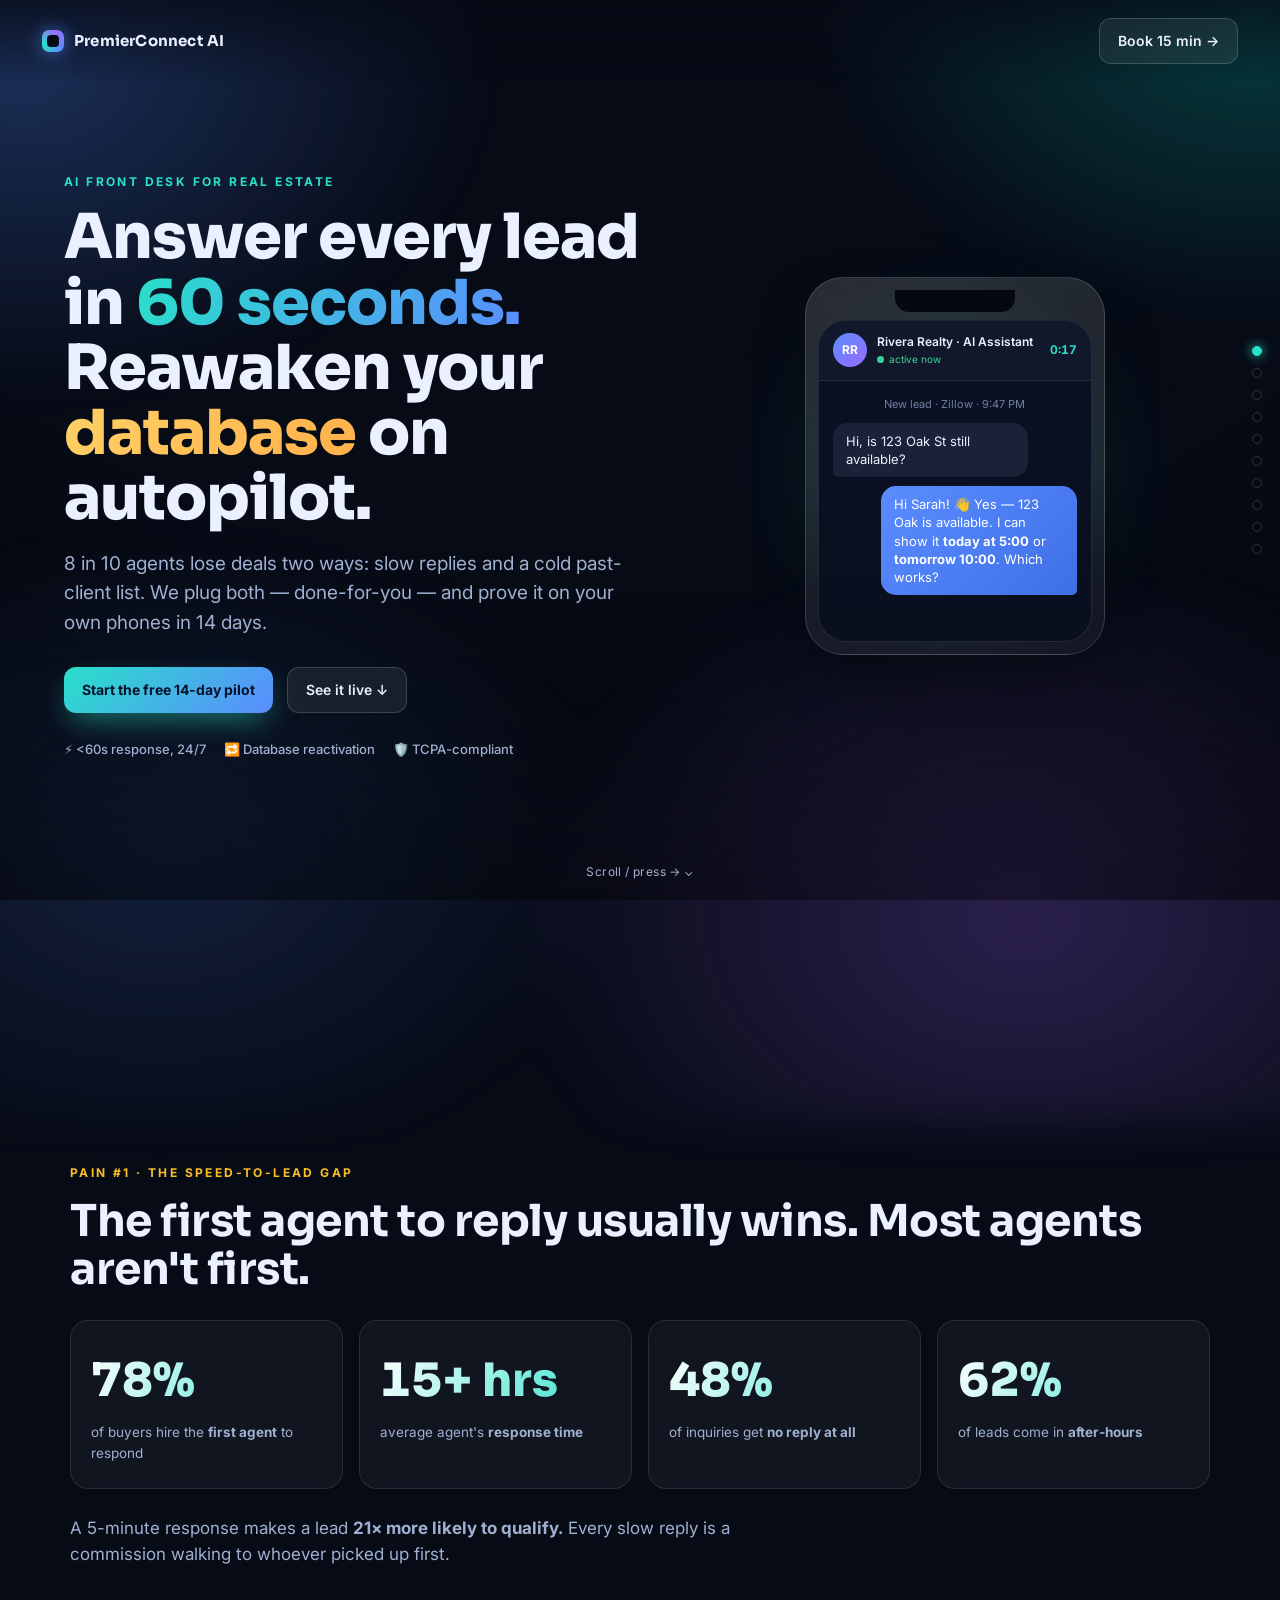
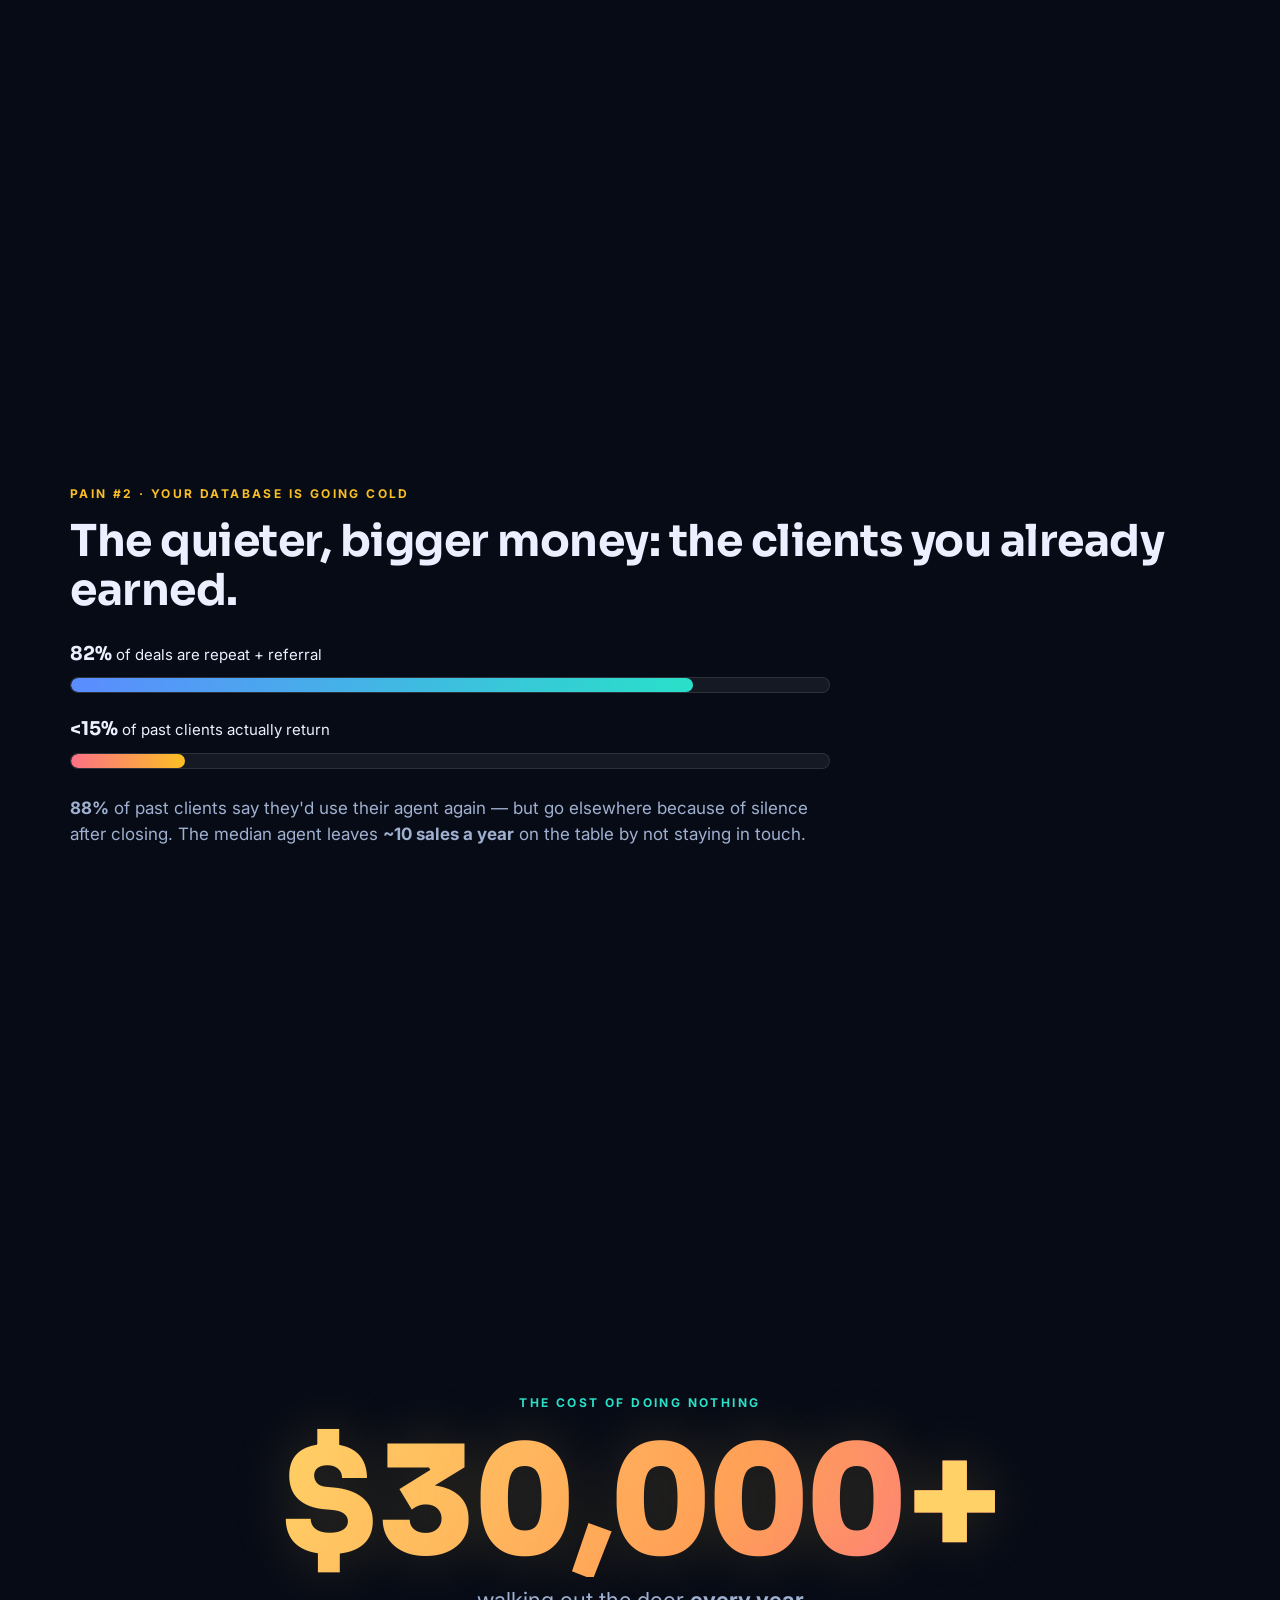
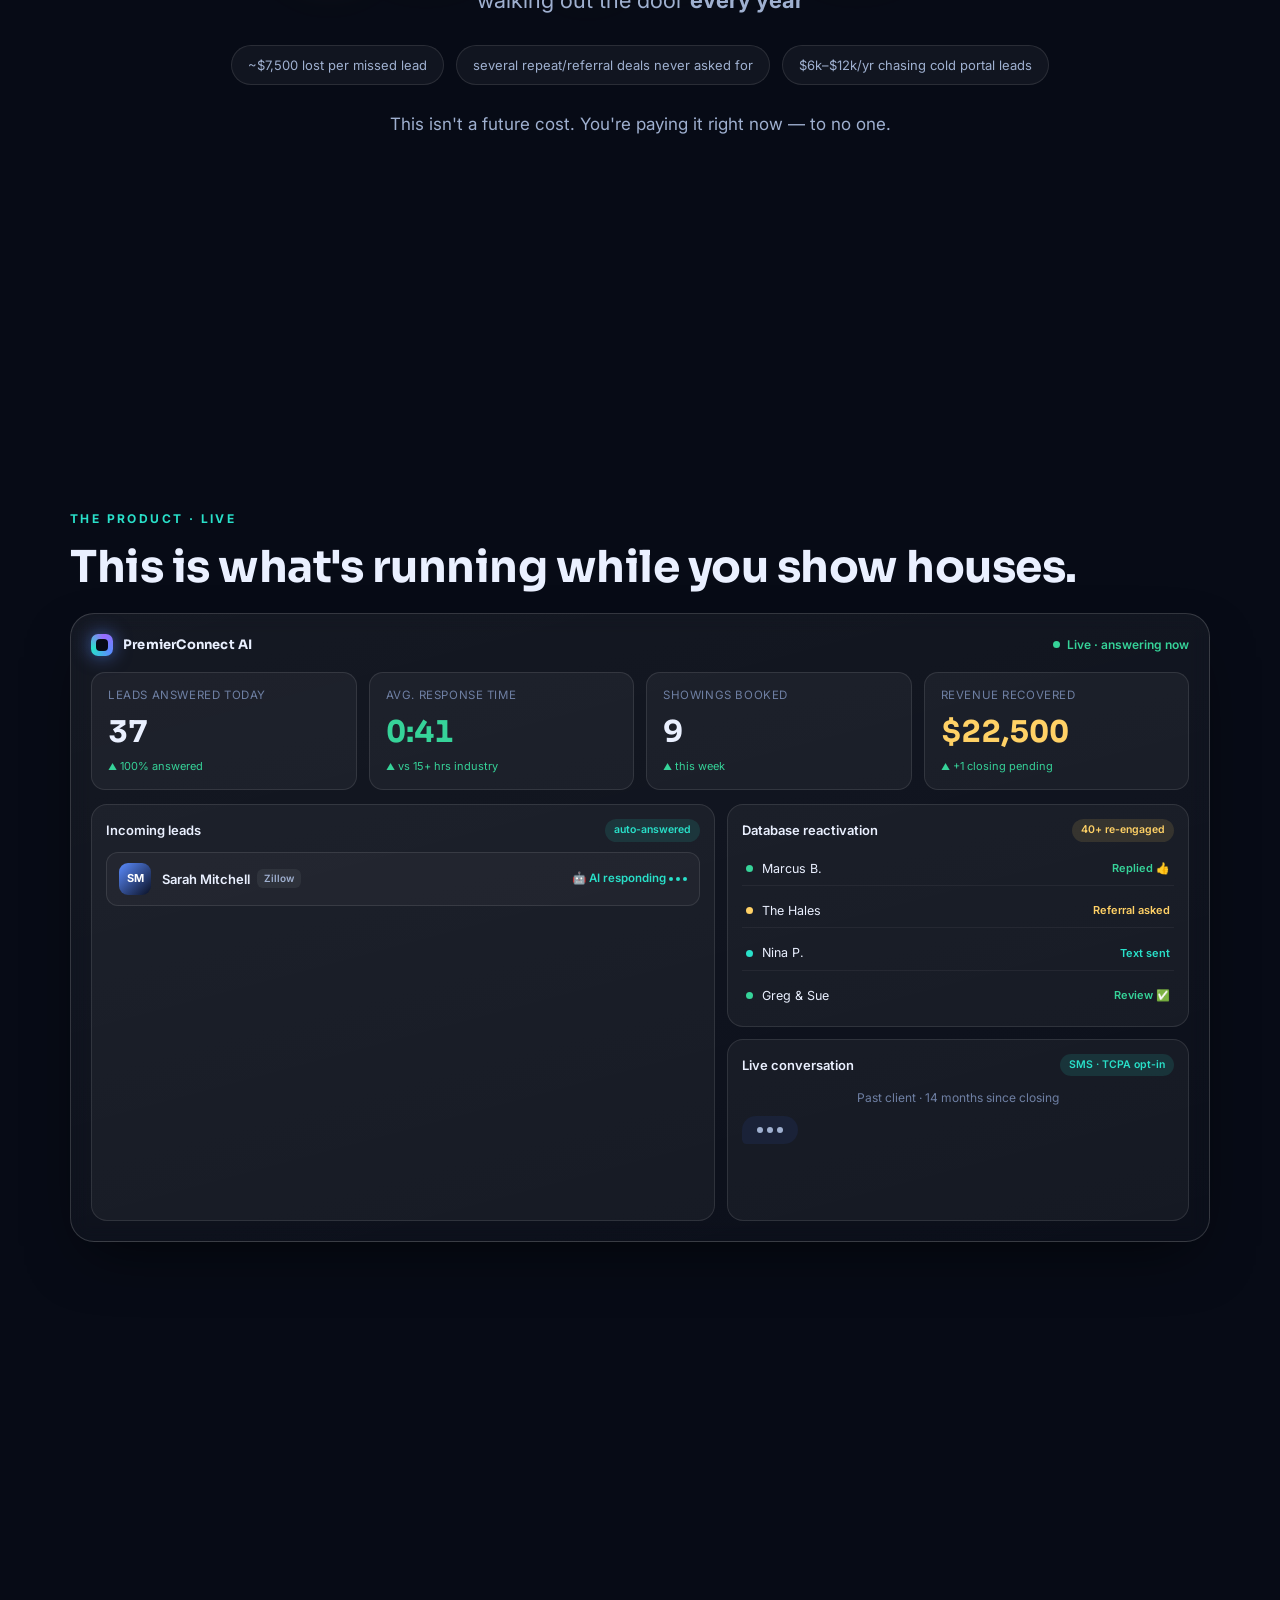
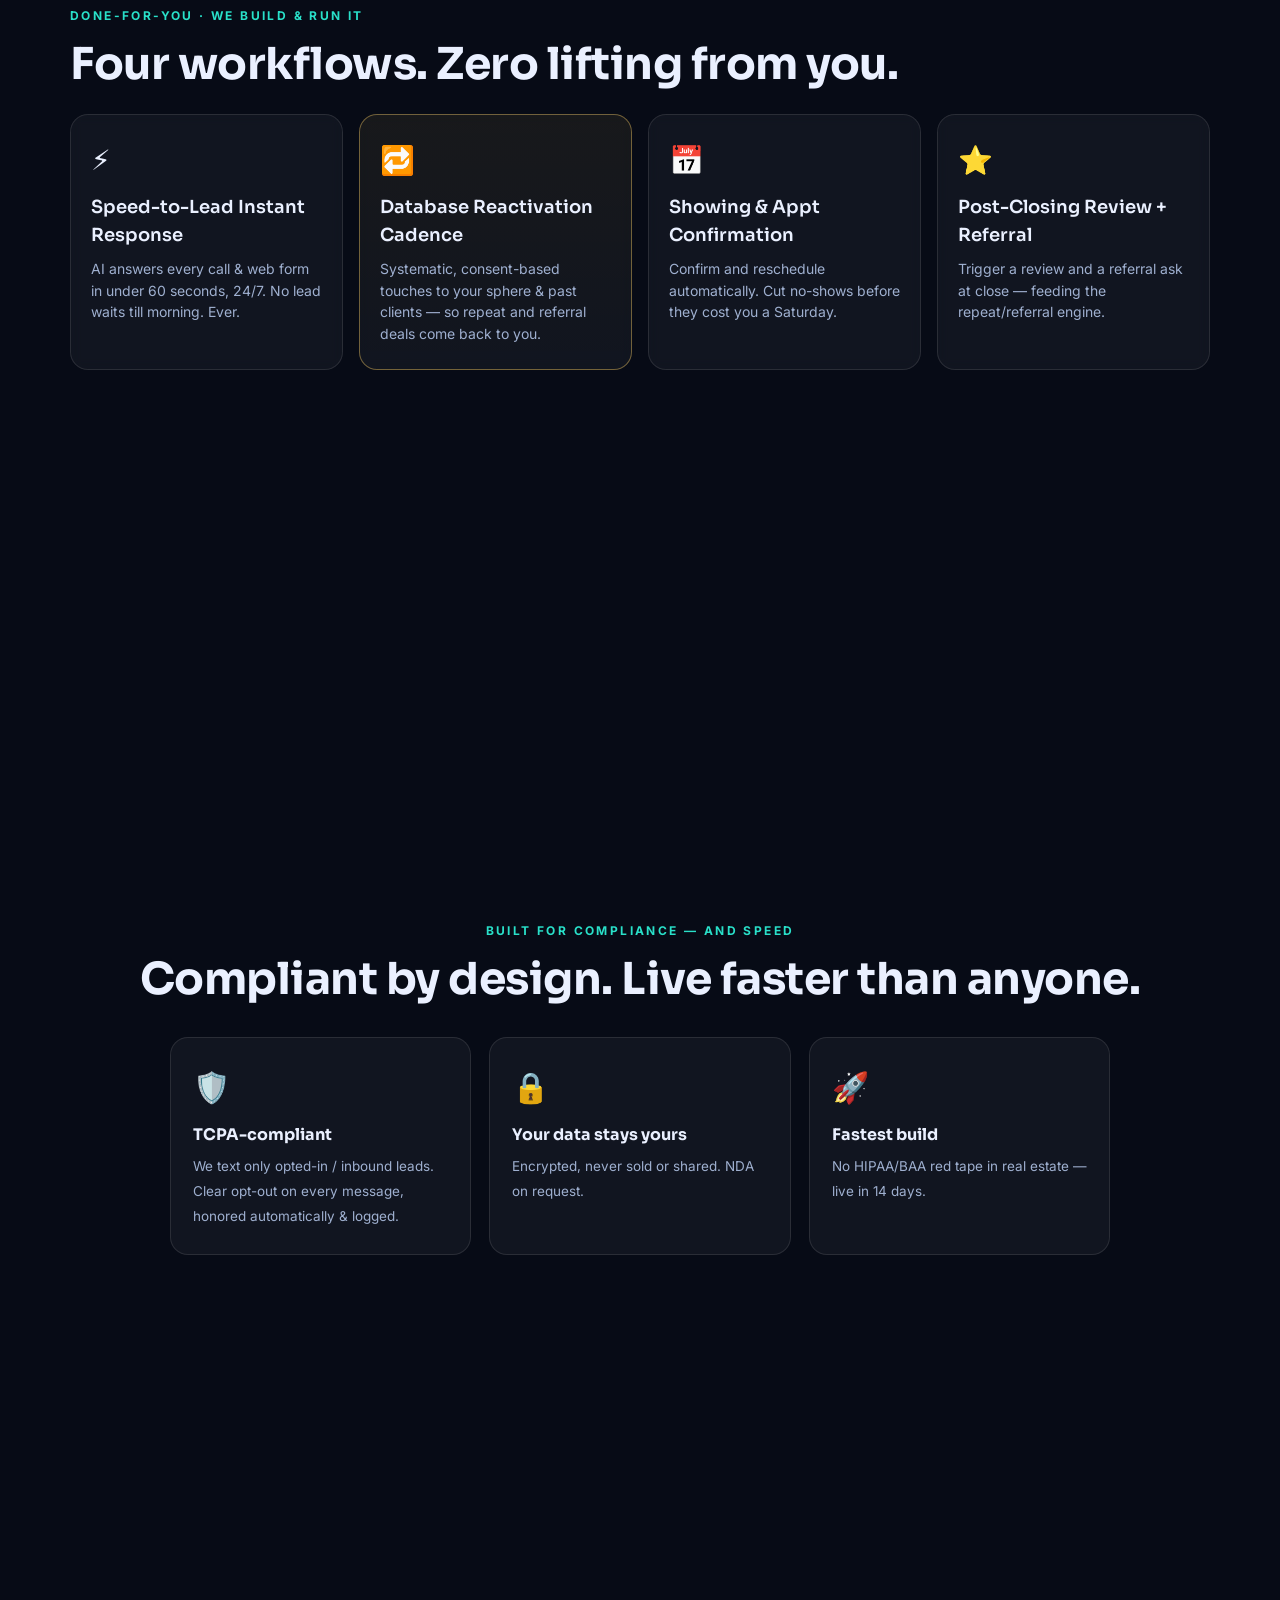
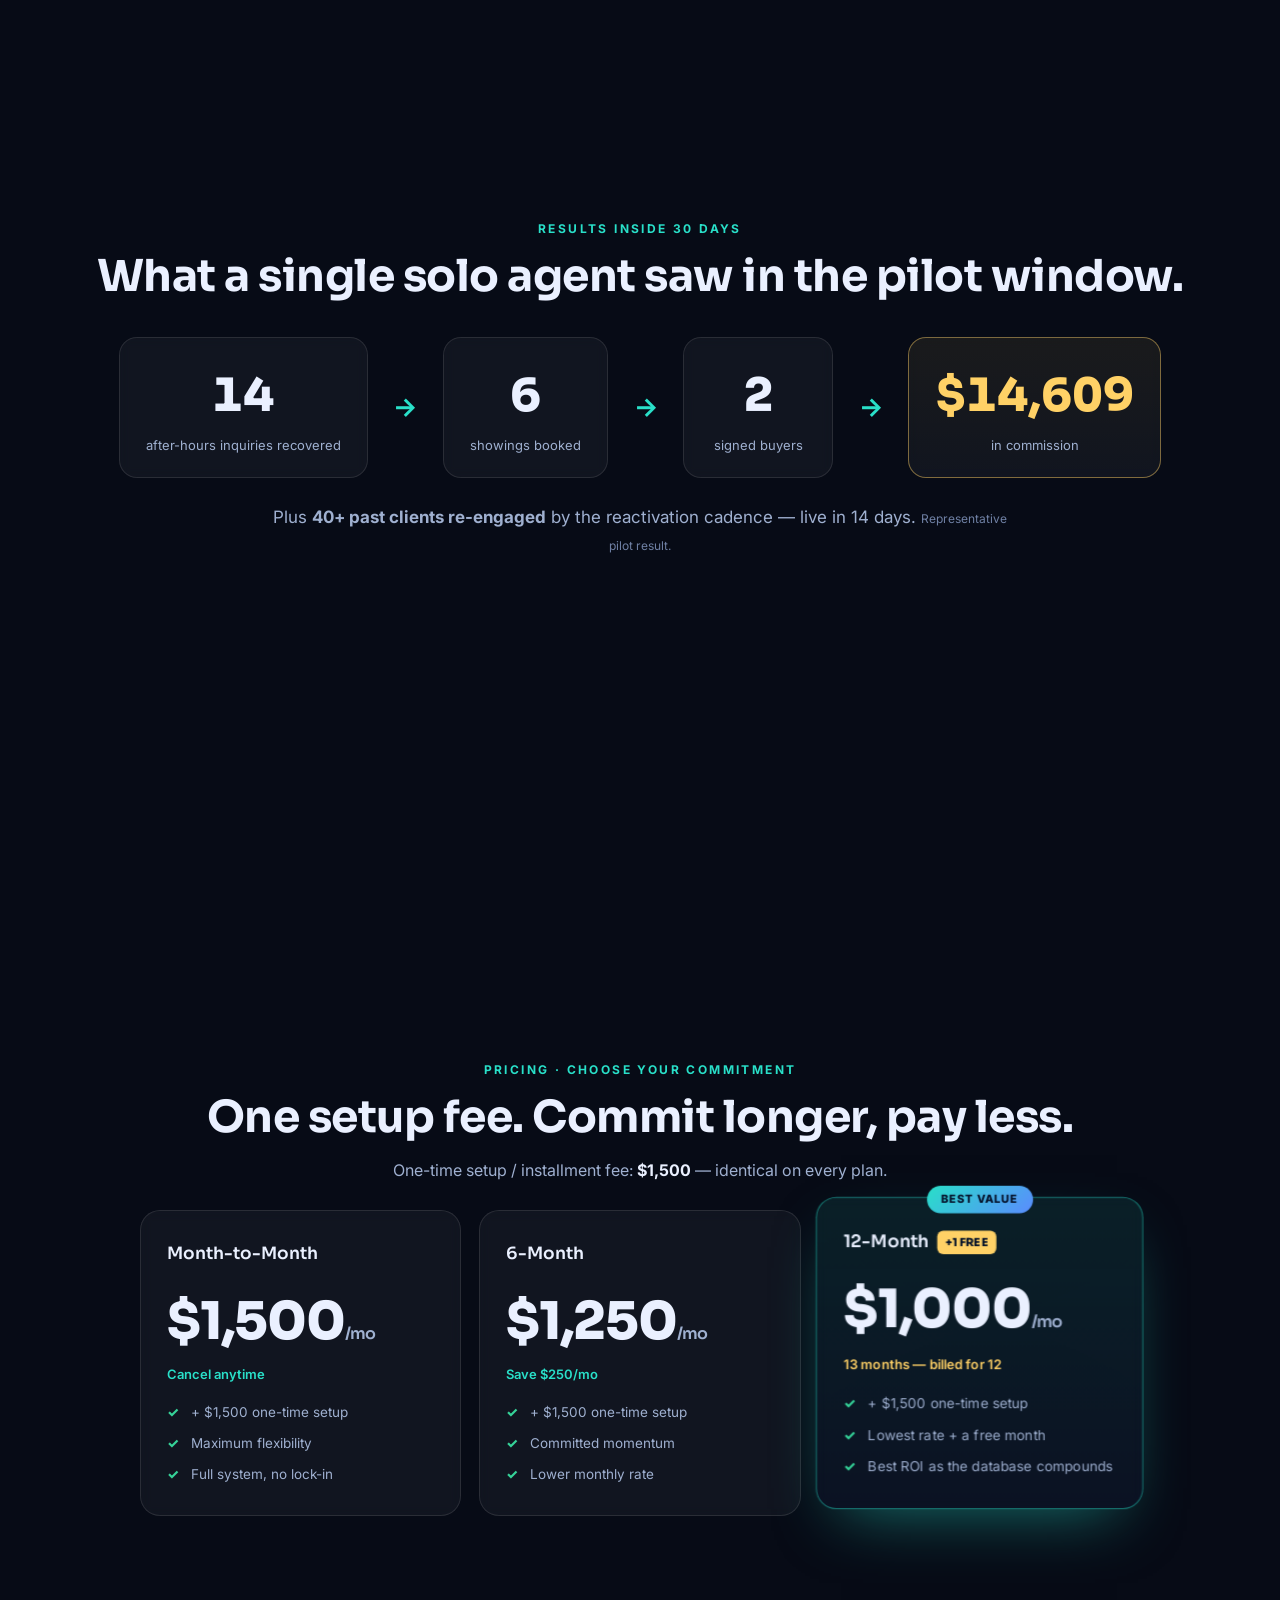
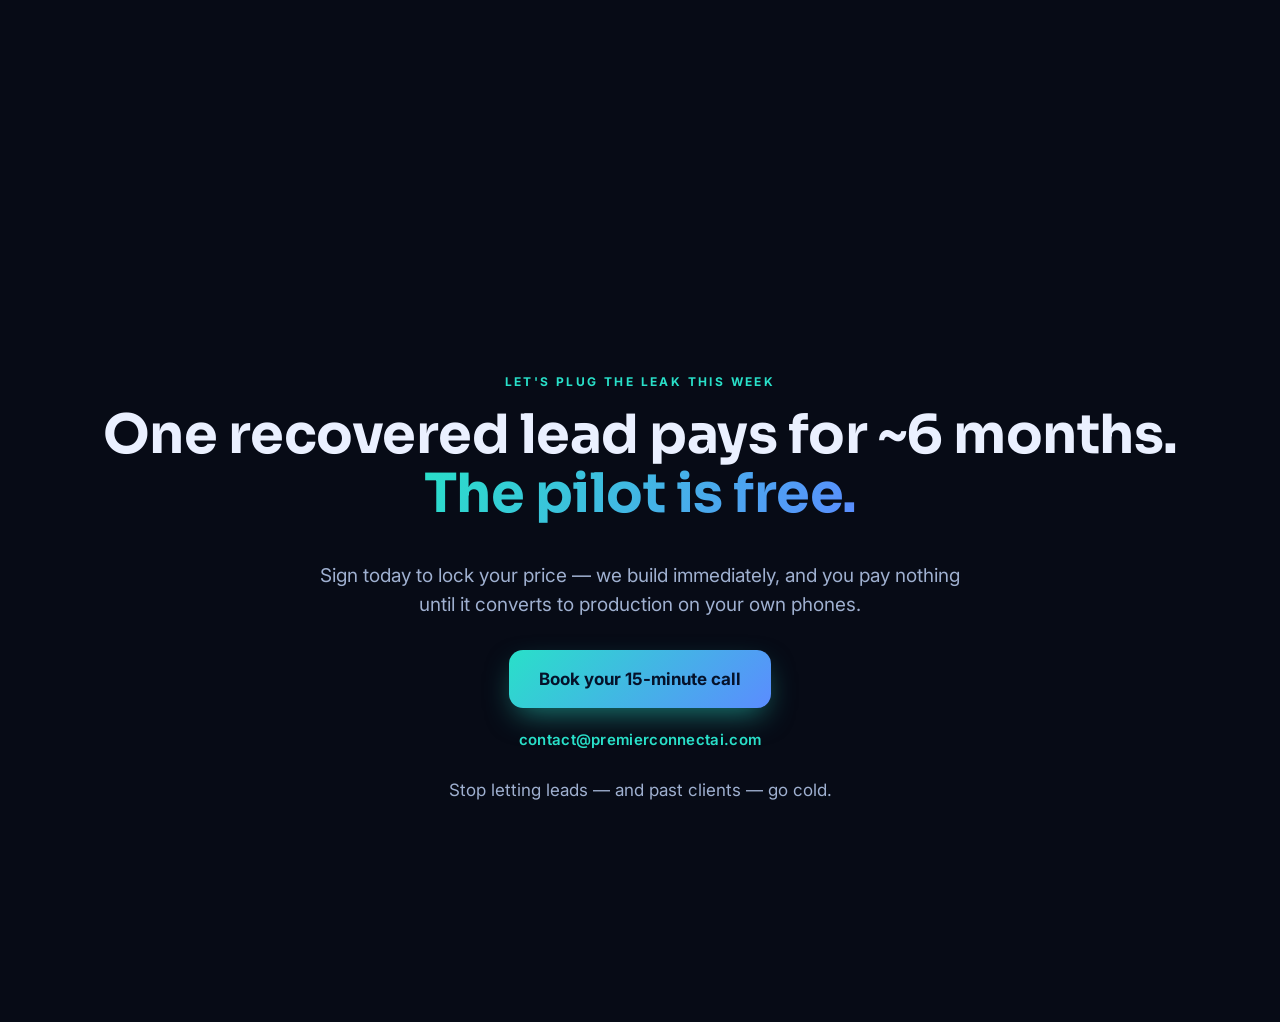
==== demo/index.html @ 9614cb73 "Add interactive animated demo for the real-estate offer A moving, browser-based product demo built t" ====
<!DOCTYPE html>
<html lang="en">
<head>
<meta charset="UTF-8" />
<meta name="viewport" content="width=device-width, initial-scale=1.0" />
<title>PremierConnect AI — Live Demo · Real Estate</title>
<meta name="description" content="Done-for-you AI front desk for real estate agents: answer every lead in 60 seconds and reactivate your database on autopilot." />
<link rel="preconnect" href="https://fonts.googleapis.com" />
<link rel="preconnect" href="https://fonts.gstatic.com" crossorigin />
<link href="https://fonts.googleapis.com/css2?family=Sora:wght@400;500;600;700;800&family=Inter:wght@400;500;600;700&display=swap" rel="stylesheet" />
<link rel="stylesheet" href="styles.css" />
</head>
<body>

<!-- Fixed chrome -->
<header class="chrome">
  <div class="brand">
    <span class="brand-mark" aria-hidden="true"></span>
    <span class="brand-name">PremierConnect&nbsp;AI</span>
  </div>
  <a class="btn btn-ghost" href="#cta">Book 15&nbsp;min →</a>
</header>

<nav class="dots" id="dots" aria-label="Section navigation"></nav>
<div class="scroll-hint" id="scrollHint">Scroll&nbsp;/&nbsp;press&nbsp;→ <span>⌄</span></div>

<main id="deck">

  <!-- 1 · HERO -->
  <section class="slide hero" data-label="Start">
    <div class="hero-grid">
      <div class="hero-copy reveal">
        <p class="eyebrow">AI FRONT DESK FOR REAL ESTATE</p>
        <h1>Answer every lead in <span class="grad">60 seconds.</span><br />Reawaken your <span class="grad2">database</span> on autopilot.</h1>
        <p class="lede">8 in 10 agents lose deals two ways: slow replies and a cold past-client list. We plug both — done-for-you — and prove it on your own phones in 14 days.</p>
        <div class="hero-cta">
          <a class="btn btn-primary" href="#cta">Start the free 14-day pilot</a>
          <a class="btn btn-ghost" href="#dashboard">See it live ↓</a>
        </div>
        <div class="hero-trust">
          <span>⚡ &lt;60s response, 24/7</span><span>🔁 Database reactivation</span><span>🛡️ TCPA-compliant</span>
        </div>
      </div>

      <!-- Live phone mock -->
      <div class="hero-phone reveal">
        <div class="phone">
          <div class="phone-notch"></div>
          <div class="phone-screen">
            <div class="sms-head">
              <div class="sms-avatar">RR</div>
              <div>
                <div class="sms-name">Rivera Realty · AI Assistant</div>
                <div class="sms-status"><span class="live-dot"></span>active now</div>
              </div>
              <div class="sms-timer" id="heroTimer">0:00</div>
            </div>
            <div class="sms-body" id="heroThread"></div>
          </div>
        </div>
        <div class="phone-glow"></div>
      </div>
    </div>
  </section>

  <!-- 2 · PAIN 1 -->
  <section class="slide" data-label="Speed-to-lead">
    <div class="wrap reveal">
      <p class="eyebrow warn">PAIN #1 · THE SPEED-TO-LEAD GAP</p>
      <h2>The first agent to reply usually wins. Most agents aren't first.</h2>
      <div class="stat-row">
        <div class="stat"><div class="stat-num"><span data-count="78" data-suffix="%">0</span></div><div class="stat-cap">of buyers hire the <b>first agent</b> to respond</div></div>
        <div class="stat"><div class="stat-num"><span data-count="15" data-suffix="+ hrs">0</span></div><div class="stat-cap">average agent's <b>response time</b></div></div>
        <div class="stat"><div class="stat-num"><span data-count="48" data-suffix="%">0</span></div><div class="stat-cap">of inquiries get <b>no reply at all</b></div></div>
        <div class="stat"><div class="stat-num"><span data-count="62" data-suffix="%">0</span></div><div class="stat-cap">of leads come in <b>after-hours</b></div></div>
      </div>
      <p class="undertext">A 5-minute response makes a lead <b>21× more likely to qualify.</b> Every slow reply is a commission walking to whoever picked up first.</p>
    </div>
  </section>

  <!-- 3 · PAIN 2 -->
  <section class="slide" data-label="Database">
    <div class="wrap reveal">
      <p class="eyebrow warn">PAIN #2 · YOUR DATABASE IS GOING COLD</p>
      <h2>The quieter, bigger money: the clients you already earned.</h2>
      <div class="bar-compare">
        <div class="bar-block">
          <div class="bar-label"><b>82%</b> of deals are repeat&nbsp;+&nbsp;referral</div>
          <div class="bar"><div class="bar-fill" data-fill="82"></div></div>
        </div>
        <div class="bar-block">
          <div class="bar-label"><b>&lt;15%</b> of past clients actually return</div>
          <div class="bar"><div class="bar-fill thin" data-fill="15"></div></div>
        </div>
      </div>
      <p class="undertext"><b>88%</b> of past clients say they'd use their agent again — but go elsewhere because of silence after closing. The median agent leaves <b>~10 sales a year</b> on the table by not staying in touch.</p>
    </div>
  </section>

  <!-- 4 · COST -->
  <section class="slide cost" data-label="The cost">
    <div class="wrap reveal center">
      <p class="eyebrow">THE COST OF DOING NOTHING</p>
      <div class="odometer">$<span data-count="30000" data-comma="1">0</span><span class="plus">+</span></div>
      <p class="odo-cap">walking out the door <b>every year</b></p>
      <div class="cost-pills">
        <span class="pill">~$7,500 lost per missed lead</span>
        <span class="pill">several repeat/referral deals never asked for</span>
        <span class="pill">$6k–$12k/yr chasing cold portal leads</span>
      </div>
      <p class="undertext">This isn't a future cost. You're paying it right now — to no one.</p>
    </div>
  </section>

  <!-- 5 · LIVE DASHBOARD -->
  <section class="slide dash-slide" id="dashboard" data-label="Live demo">
    <div class="wrap reveal">
      <p class="eyebrow">THE PRODUCT · LIVE</p>
      <h2 class="dash-title">This is what's running while you show houses.</h2>

      <div class="dashboard">
        <div class="dash-head">
          <div class="brand small"><span class="brand-mark" aria-hidden="true"></span><span class="brand-name">PremierConnect&nbsp;AI</span></div>
          <div class="dash-live"><span class="live-dot"></span>Live · answering now</div>
        </div>

        <!-- KPIs -->
        <div class="kpis">
          <div class="kpi"><div class="kpi-label">Leads answered today</div><div class="kpi-val"><span data-count="37">0</span></div><div class="kpi-trend up">100% answered</div></div>
          <div class="kpi"><div class="kpi-label">Avg. response time</div><div class="kpi-val"><span class="green">0:41</span></div><div class="kpi-trend up">vs 15+ hrs industry</div></div>
          <div class="kpi"><div class="kpi-label">Showings booked</div><div class="kpi-val"><span data-count="9">0</span></div><div class="kpi-trend up">this week</div></div>
          <div class="kpi"><div class="kpi-label">Revenue recovered</div><div class="kpi-val gold">$<span id="revenue" data-count="22500" data-comma="1">0</span></div><div class="kpi-trend up">+1 closing pending</div></div>
        </div>

        <div class="dash-grid">
          <!-- Lead feed -->
          <div class="panel">
            <div class="panel-head"><span>Incoming leads</span><span class="panel-tag">auto-answered</span></div>
            <ul class="feed" id="leadFeed"></ul>
          </div>

          <!-- Right column -->
          <div class="dash-col">
            <div class="panel">
              <div class="panel-head"><span>Database reactivation</span><span class="panel-tag gold">40+ re-engaged</span></div>
              <ul class="feed compact" id="dbFeed"></ul>
            </div>
            <div class="panel phone-panel">
              <div class="panel-head"><span>Live conversation</span><span class="panel-tag">SMS · TCPA opt-in</span></div>
              <div class="mini-thread" id="dashThread"></div>
            </div>
          </div>
        </div>
      </div>
    </div>
  </section>

  <!-- 6 · WORKFLOWS -->
  <section class="slide" data-label="How it works">
    <div class="wrap reveal">
      <p class="eyebrow">DONE-FOR-YOU · WE BUILD &amp; RUN IT</p>
      <h2>Four workflows. Zero lifting from you.</h2>
      <div class="cards">
        <div class="card"><div class="card-ic">⚡</div><h3>Speed-to-Lead Instant Response</h3><p>AI answers every call &amp; web form in under 60 seconds, 24/7. No lead waits till morning. Ever.</p></div>
        <div class="card hot"><div class="card-ic">🔁</div><h3>Database Reactivation Cadence</h3><p>Systematic, consent-based touches to your sphere &amp; past clients — so repeat and referral deals come back to you.</p></div>
        <div class="card"><div class="card-ic">📅</div><h3>Showing &amp; Appt Confirmation</h3><p>Confirm and reschedule automatically. Cut no-shows before they cost you a Saturday.</p></div>
        <div class="card"><div class="card-ic">⭐</div><h3>Post-Closing Review + Referral</h3><p>Trigger a review and a referral ask at close — feeding the repeat/referral engine.</p></div>
      </div>
    </div>
  </section>

  <!-- 7 · COMPLIANCE -->
  <section class="slide" data-label="Compliance">
    <div class="wrap reveal center">
      <p class="eyebrow">BUILT FOR COMPLIANCE — AND SPEED</p>
      <h2>Compliant by design. Live faster than anyone.</h2>
      <div class="badges">
        <div class="badge"><div class="badge-ic">🛡️</div><b>TCPA-compliant</b><span>We text only opted-in / inbound leads. Clear opt-out on every message, honored automatically &amp; logged.</span></div>
        <div class="badge"><div class="badge-ic">🔒</div><b>Your data stays yours</b><span>Encrypted, never sold or shared. NDA on request.</span></div>
        <div class="badge"><div class="badge-ic">🚀</div><b>Fastest build</b><span>No HIPAA/BAA red tape in real estate — live in 14 days.</span></div>
      </div>
    </div>
  </section>

  <!-- 8 · PROOF -->
  <section class="slide" data-label="Proof">
    <div class="wrap reveal center">
      <p class="eyebrow">RESULTS INSIDE 30 DAYS</p>
      <h2>What a single solo agent saw in the pilot window.</h2>
      <div class="flow">
        <div class="flow-step"><div class="flow-num"><span data-count="14">0</span></div><div class="flow-cap">after-hours inquiries recovered</div></div>
        <div class="flow-arrow">→</div>
        <div class="flow-step"><div class="flow-num"><span data-count="6">0</span></div><div class="flow-cap">showings booked</div></div>
        <div class="flow-arrow">→</div>
        <div class="flow-step"><div class="flow-num"><span data-count="2">0</span></div><div class="flow-cap">signed buyers</div></div>
        <div class="flow-arrow">→</div>
        <div class="flow-step hot"><div class="flow-num gold">$<span data-count="15000" data-comma="1">0</span></div><div class="flow-cap">in commission</div></div>
      </div>
      <p class="undertext">Plus <b>40+ past clients re-engaged</b> by the reactivation cadence — live in 14 days. <span class="tiny">Representative pilot result.</span></p>
    </div>
  </section>

  <!-- 9 · PRICING -->
  <section class="slide pricing-slide" data-label="Pricing">
    <div class="wrap reveal">
      <p class="eyebrow">PRICING · CHOOSE YOUR COMMITMENT</p>
      <h2>One setup fee. Commit longer, pay less.</h2>
      <p class="setup-note">One-time setup / installment fee: <b>$1,500</b> — identical on every plan.</p>
      <div class="tiers">
        <div class="tier">
          <div class="tier-name">Month-to-Month</div>
          <div class="tier-price">$1,500<span>/mo</span></div>
          <div class="tier-sub">Cancel anytime</div>
          <ul><li>+ $1,500 one-time setup</li><li>Maximum flexibility</li><li>Full system, no lock-in</li></ul>
        </div>
        <div class="tier">
          <div class="tier-name">6-Month</div>
          <div class="tier-price">$1,250<span>/mo</span></div>
          <div class="tier-sub">Save $250/mo</div>
          <ul><li>+ $1,500 one-time setup</li><li>Committed momentum</li><li>Lower monthly rate</li></ul>
        </div>
        <div class="tier best">
          <div class="tier-flag">BEST VALUE</div>
          <div class="tier-name">12-Month <span class="free">+1 FREE</span></div>
          <div class="tier-price">$1,000<span>/mo</span></div>
          <div class="tier-sub">13 months — billed for 12</div>
          <ul><li>+ $1,500 one-time setup</li><li>Lowest rate + a free month</li><li>Best ROI as the database compounds</li></ul>
        </div>
      </div>
    </div>
  </section>

  <!-- 10 · CTA -->
  <section class="slide cta-slide" id="cta" data-label="Get started">
    <div class="wrap reveal center">
      <p class="eyebrow">LET'S PLUG THE LEAK THIS WEEK</p>
      <h2 class="cta-h">One recovered lead pays for ~6 months.<br /><span class="grad">The pilot is free.</span></h2>
      <p class="lede center-lede">Sign today to lock your price — we build immediately, and you pay nothing until it converts to production on your own phones.</p>
      <div class="hero-cta center">
        <a class="btn btn-primary big" href="mailto:contact@premierconnectai.com?subject=Book%20my%2015-minute%20PremierConnect%20AI%20setup%20call">Book your 15-minute call</a>
      </div>
      <p class="cta-contact">contact@premierconnectai.com</p>
      <p class="undertext">Stop letting leads — and past clients — go cold.</p>
    </div>
  </section>

</main>

<noscript><p style="text-align:center;padding:2rem;color:#9fb0d0">This interactive demo needs JavaScript enabled.</p></noscript>
<script src="app.js"></script>
</body>
</html>
---- demo/styles.css ----
/* ============================================================
   PremierConnect AI — interactive demo
   Dark, modern, motion-forward. Self-contained (one font import).
   ============================================================ */

:root{
  --bg:#070b16;
  --bg-2:#0a1024;
  --card:rgba(255,255,255,.045);
  --card-2:rgba(255,255,255,.07);
  --brd:rgba(255,255,255,.10);
  --brd-2:rgba(255,255,255,.16);
  --text:#eaf0ff;
  --muted:#9fb0d0;
  --muted-2:#6f80a4;
  --brand:#5b8cff;
  --brand-2:#29e0c9;
  --violet:#9a6bff;
  --gold:#ffd166;
  --good:#36d399;
  --warn:#fbbf24;
  --rose:#fb7185;
  --shadow:0 24px 60px -20px rgba(0,0,0,.65);
  --r:18px;
  font-synthesis:none;
}

*{box-sizing:border-box;margin:0;padding:0}
html{scroll-behavior:smooth;scroll-snap-type:y proximity}
body{
  background:var(--bg);
  color:var(--text);
  font-family:"Inter",system-ui,-apple-system,"Segoe UI",Roboto,sans-serif;
  line-height:1.55;
  overflow-x:hidden;
  -webkit-font-smoothing:antialiased;
}

/* ---- animated mesh background ---- */
body::before{
  content:"";
  position:fixed;inset:-25%;
  z-index:-2;
  background:
    radial-gradient(40% 40% at 18% 22%, rgba(91,140,255,.28), transparent 60%),
    radial-gradient(38% 38% at 82% 18%, rgba(41,224,201,.22), transparent 60%),
    radial-gradient(45% 45% at 70% 85%, rgba(154,107,255,.24), transparent 60%),
    radial-gradient(40% 40% at 25% 80%, rgba(91,140,255,.16), transparent 60%);
  filter:blur(20px) saturate(125%);
  animation:drift 26s ease-in-out infinite alternate;
}
body::after{ /* subtle grain/vignette */
  content:"";position:fixed;inset:0;z-index:-1;pointer-events:none;
  background:radial-gradient(120% 120% at 50% 0%, transparent 55%, rgba(0,0,0,.55));
}
@keyframes drift{
  0%{transform:translate3d(0,0,0) scale(1)}
  50%{transform:translate3d(2%,-2%,0) scale(1.08)}
  100%{transform:translate3d(-2%,1%,0) scale(1.04)}
}

/* ---- fixed chrome ---- */
.chrome{
  position:fixed;top:0;left:0;right:0;z-index:50;
  display:flex;align-items:center;justify-content:space-between;
  padding:18px clamp(18px,4vw,42px);
  background:linear-gradient(to bottom,rgba(7,11,22,.7),transparent);
  backdrop-filter:blur(6px);
}
.brand{display:flex;align-items:center;gap:10px;font-family:"Sora",sans-serif;font-weight:700;letter-spacing:.2px}
.brand-name{font-size:15px}
.brand.small .brand-name{font-size:13px}
.brand-mark{
  width:22px;height:22px;border-radius:7px;
  background:conic-gradient(from 130deg,var(--brand),var(--brand-2),var(--violet),var(--brand));
  box-shadow:0 0 18px rgba(91,140,255,.6);
  position:relative;
}
.brand-mark::after{content:"";position:absolute;inset:5px;border-radius:4px;background:var(--bg)}

/* ---- buttons ---- */
.btn{
  display:inline-flex;align-items:center;gap:8px;
  font-weight:600;font-size:14px;text-decoration:none;color:var(--text);
  padding:11px 18px;border-radius:12px;border:1px solid var(--brd-2);
  background:var(--card-2);transition:transform .18s ease,box-shadow .25s ease,background .25s;
  white-space:nowrap;cursor:pointer;
}
.btn:hover{transform:translateY(-2px)}
.btn-primary{
  border:none;color:#05122a;font-weight:700;
  background:linear-gradient(135deg,var(--brand-2),var(--brand));
  box-shadow:0 12px 30px -8px rgba(41,224,201,.55);
}
.btn-primary:hover{box-shadow:0 16px 40px -8px rgba(91,140,255,.7)}
.btn-primary.big{font-size:17px;padding:16px 30px;border-radius:14px}
.btn-ghost:hover{background:var(--card-2);border-color:var(--brand)}

/* ---- nav dots ---- */
.dots{
  position:fixed;right:18px;top:50%;transform:translateY(-50%);z-index:50;
  display:flex;flex-direction:column;gap:12px;
}
.dots button{
  width:10px;height:10px;border-radius:50%;border:1px solid var(--brd-2);
  background:transparent;cursor:pointer;padding:0;transition:.25s;position:relative;
}
.dots button:hover{border-color:var(--brand-2)}
.dots button.active{background:var(--brand-2);border-color:var(--brand-2);box-shadow:0 0 12px var(--brand-2)}
.dots button .tip{
  position:absolute;right:18px;top:50%;transform:translateY(-50%) translateX(6px);
  white-space:nowrap;font-size:11px;color:var(--muted);background:var(--bg-2);
  border:1px solid var(--brd);padding:3px 8px;border-radius:7px;opacity:0;pointer-events:none;transition:.2s;
}
.dots button:hover .tip{opacity:1;transform:translateY(-50%)}

.scroll-hint{
  position:fixed;bottom:18px;left:50%;transform:translateX(-50%);z-index:40;
  font-size:12px;color:var(--muted);letter-spacing:.4px;transition:opacity .4s;
}
.scroll-hint span{display:inline-block;animation:bob 1.6s ease-in-out infinite}
@keyframes bob{0%,100%{transform:translateY(0)}50%{transform:translateY(4px)}}

/* ---- slides ---- */
.slide{
  min-height:100vh;scroll-snap-align:start;
  display:flex;align-items:center;justify-content:center;
  padding:96px clamp(20px,5vw,64px) 64px;position:relative;
}
.wrap{width:min(1140px,100%)}
.center{text-align:center;display:flex;flex-direction:column;align-items:center}

.eyebrow{
  font-size:12px;font-weight:700;letter-spacing:2.4px;color:var(--brand-2);
  margin-bottom:14px;
}
.eyebrow.warn{color:var(--warn)}
h1{font-family:"Sora",sans-serif;font-weight:800;font-size:clamp(34px,5.4vw,62px);line-height:1.05;letter-spacing:-1px}
h2{font-family:"Sora",sans-serif;font-weight:700;font-size:clamp(26px,3.6vw,44px);line-height:1.1;letter-spacing:-.5px;margin-bottom:26px}
h3{font-family:"Sora",sans-serif;font-weight:600;font-size:18px;margin-bottom:8px}
.grad{background:linear-gradient(120deg,var(--brand-2),var(--brand));-webkit-background-clip:text;background-clip:text;color:transparent}
.grad2{background:linear-gradient(120deg,var(--gold),#ffb04a);-webkit-background-clip:text;background-clip:text;color:transparent}
.lede{font-size:clamp(16px,1.5vw,19px);color:var(--muted);max-width:560px;margin-top:18px}
.center-lede{max-width:640px}
.undertext{margin-top:26px;color:var(--muted);font-size:clamp(15px,1.4vw,17px);max-width:760px}
.tiny{font-size:12px;color:var(--muted-2)}

/* ---- reveal ---- */
.reveal{opacity:0;transform:translateY(28px);transition:opacity .9s cubic-bezier(.2,.7,.2,1),transform .9s cubic-bezier(.2,.7,.2,1)}
.reveal.in{opacity:1;transform:none}
@media (prefers-reduced-motion:reduce){
  .reveal{opacity:1;transform:none;transition:none}
  body::before{animation:none}
}

/* ============ HERO ============ */
.hero-grid{display:grid;grid-template-columns:1.05fr .95fr;gap:clamp(24px,4vw,64px);align-items:center;width:min(1180px,100%)}
.hero-cta{display:flex;gap:14px;margin-top:30px;flex-wrap:wrap}
.hero-cta.center{justify-content:center}
.hero-trust{display:flex;gap:18px;margin-top:26px;flex-wrap:wrap;color:var(--muted);font-size:13px;font-weight:500}
.hero-trust span{display:inline-flex;align-items:center;gap:6px}

/* phone */
.hero-phone{position:relative;display:flex;justify-content:center}
.phone-glow{position:absolute;inset:8% 18%;background:radial-gradient(circle,rgba(41,224,201,.4),transparent 70%);filter:blur(50px);z-index:-1}
.phone{
  width:300px;max-width:78vw;border-radius:38px;padding:12px;
  background:linear-gradient(160deg,rgba(255,255,255,.14),rgba(255,255,255,.04));
  border:1px solid var(--brd-2);box-shadow:var(--shadow);backdrop-filter:blur(8px);
  position:relative;
}
.phone-notch{width:120px;height:22px;background:#05080f;border-radius:0 0 14px 14px;margin:0 auto 8px}
.phone-screen{background:linear-gradient(180deg,#0a1124,#0a0f1e);border-radius:28px;overflow:hidden;border:1px solid var(--brd)}
.sms-head{display:flex;align-items:center;gap:10px;padding:12px 14px;border-bottom:1px solid var(--brd);background:rgba(255,255,255,.03)}
.sms-avatar{width:34px;height:34px;border-radius:50%;display:grid;place-items:center;font-size:12px;font-weight:700;background:linear-gradient(135deg,var(--brand),var(--violet));color:#fff}
.sms-name{font-size:12px;font-weight:600}
.sms-status{font-size:10px;color:var(--good);display:flex;align-items:center;gap:5px}
.sms-timer{margin-left:auto;font-size:12px;font-weight:700;color:var(--brand-2);font-variant-numeric:tabular-nums}
.live-dot{width:7px;height:7px;border-radius:50%;background:var(--good);box-shadow:0 0 0 0 rgba(54,211,153,.7);animation:pulse 1.8s infinite}
@keyframes pulse{0%{box-shadow:0 0 0 0 rgba(54,211,153,.6)}70%{box-shadow:0 0 0 7px rgba(54,211,153,0)}100%{box-shadow:0 0 0 0 rgba(54,211,153,0)}}
.sms-body{padding:14px;display:flex;flex-direction:column;gap:9px;min-height:260px}
.bubble{max-width:80%;padding:9px 13px;border-radius:15px;font-size:13px;line-height:1.4;animation:popin .35s cubic-bezier(.2,.8,.2,1)}
.bubble.in{align-self:flex-start;background:#1a2238;border-bottom-left-radius:5px}
.bubble.out{align-self:flex-end;background:linear-gradient(135deg,var(--brand),#3f6fe6);color:#fff;border-bottom-right-radius:5px}
.bubble.meta{align-self:center;background:transparent;color:var(--muted-2);font-size:11px;padding:2px}
.bubble.tag{align-self:flex-end;background:rgba(54,211,153,.14);color:var(--good);font-size:11px;font-weight:600;padding:5px 11px}
@keyframes popin{from{opacity:0;transform:translateY(8px) scale(.96)}to{opacity:1;transform:none}}
.typing{align-self:flex-start;background:#1a2238;padding:11px 15px;border-radius:15px;border-bottom-left-radius:5px;display:inline-flex;gap:4px}
.typing i{width:6px;height:6px;border-radius:50%;background:var(--muted);animation:blink 1.2s infinite}
.typing i:nth-child(2){animation-delay:.2s}
.typing i:nth-child(3){animation-delay:.4s}
@keyframes blink{0%,60%,100%{opacity:.3;transform:translateY(0)}30%{opacity:1;transform:translateY(-3px)}}

/* ============ STAT ROWS ============ */
.stat-row{display:grid;grid-template-columns:repeat(4,1fr);gap:16px;margin-top:8px}
.stat{background:var(--card);border:1px solid var(--brd);border-radius:var(--r);padding:24px 20px;backdrop-filter:blur(6px)}
.stat-num{font-family:"Sora",sans-serif;font-weight:800;font-size:clamp(30px,4vw,46px);background:linear-gradient(120deg,#fff,var(--brand-2));-webkit-background-clip:text;background-clip:text;color:transparent;font-variant-numeric:tabular-nums}
.stat-cap{color:var(--muted);font-size:13.5px;margin-top:6px}

/* bars */
.bar-compare{display:flex;flex-direction:column;gap:22px;max-width:760px}
.bar-label{font-size:15px;margin-bottom:8px;color:var(--text)}
.bar-label b{font-family:"Sora",sans-serif;font-size:19px}
.bar{height:16px;border-radius:10px;background:rgba(255,255,255,.06);overflow:hidden;border:1px solid var(--brd)}
.bar-fill{height:100%;width:0;border-radius:10px;background:linear-gradient(90deg,var(--brand),var(--brand-2));transition:width 1.4s cubic-bezier(.2,.7,.2,1)}
.bar-fill.thin{background:linear-gradient(90deg,var(--rose),var(--warn))}

/* ============ COST ============ */
.cost .odometer{
  font-family:"Sora",sans-serif;font-weight:800;font-size:clamp(64px,13vw,150px);line-height:1;
  letter-spacing:-3px;font-variant-numeric:tabular-nums;
  background:linear-gradient(120deg,var(--gold),#ff9d57 60%,var(--rose));
  -webkit-background-clip:text;background-clip:text;color:transparent;
  text-shadow:0 0 60px rgba(255,209,102,.18);
}
.odometer .plus{-webkit-text-fill-color:var(--gold)}
.odo-cap{font-size:clamp(16px,2vw,22px);color:var(--muted);margin-top:6px}
.cost-pills{display:flex;gap:12px;flex-wrap:wrap;justify-content:center;margin-top:28px}
.pill{background:var(--card);border:1px solid var(--brd);border-radius:999px;padding:9px 16px;font-size:13px;color:var(--muted)}

/* ============ DASHBOARD ============ */
.dash-slide{min-height:auto;padding-top:110px;padding-bottom:80px}
.dash-title{margin-bottom:22px}
.dashboard{
  background:linear-gradient(165deg,rgba(255,255,255,.06),rgba(255,255,255,.02));
  border:1px solid var(--brd-2);border-radius:24px;padding:20px;box-shadow:var(--shadow);backdrop-filter:blur(10px);
}
.dash-head{display:flex;align-items:center;justify-content:space-between;margin-bottom:16px}
.dash-live{font-size:12px;color:var(--good);display:flex;align-items:center;gap:7px;font-weight:600}
.kpis{display:grid;grid-template-columns:repeat(4,1fr);gap:12px;margin-bottom:14px}
.kpi{background:var(--card);border:1px solid var(--brd);border-radius:14px;padding:14px 16px}
.kpi-label{font-size:11.5px;color:var(--muted-2);text-transform:uppercase;letter-spacing:.6px}
.kpi-val{font-family:"Sora",sans-serif;font-weight:700;font-size:clamp(22px,2.6vw,30px);margin-top:4px;font-variant-numeric:tabular-nums}
.kpi-val .green{color:var(--good)}
.kpi-val.gold{color:var(--gold)}
.kpi-trend{font-size:11px;margin-top:3px;color:var(--muted)}
.kpi-trend.up{color:var(--good)}
.kpi-trend.up::before{content:"▲ ";font-size:9px}

.dash-grid{display:grid;grid-template-columns:1.15fr .85fr;gap:12px}
.dash-col{display:flex;flex-direction:column;gap:12px}
.panel{background:var(--card);border:1px solid var(--brd);border-radius:16px;padding:14px}
.panel-head{display:flex;align-items:center;justify-content:space-between;font-size:13px;font-weight:600;margin-bottom:10px;color:var(--text)}
.panel-tag{font-size:10.5px;font-weight:600;color:var(--brand-2);background:rgba(41,224,201,.12);padding:3px 9px;border-radius:999px}
.panel-tag.gold{color:var(--gold);background:rgba(255,209,102,.12)}

.feed{list-style:none;display:flex;flex-direction:column;gap:8px;min-height:230px}
.feed.compact{min-height:120px}
.lead{
  display:flex;align-items:center;gap:11px;padding:10px 12px;border-radius:12px;
  background:rgba(255,255,255,.03);border:1px solid var(--brd);
  animation:slidein .5s cubic-bezier(.2,.8,.2,1);
}
@keyframes slidein{from{opacity:0;transform:translateY(-10px) scale(.98)}to{opacity:1;transform:none}}
.lead-av{width:32px;height:32px;border-radius:9px;display:grid;place-items:center;font-size:11px;font-weight:700;color:#fff;flex:none}
.lead-main{flex:1;min-width:0}
.lead-name{font-size:13px;font-weight:600;display:flex;align-items:center;gap:7px}
.lead-src{font-size:11px;color:var(--muted-2)}
.lead-chip{font-size:10px;font-weight:600;padding:2px 7px;border-radius:6px;background:rgba(255,255,255,.06);color:var(--muted)}
.lead-status{font-size:11.5px;font-weight:600;text-align:right;white-space:nowrap}
.s-ring{color:var(--warn)}
.s-ai{color:var(--brand-2)}
.s-done{color:var(--good)}
.s-dots{display:inline-flex;gap:3px;vertical-align:middle}
.s-dots i{width:4px;height:4px;border-radius:50%;background:currentColor;animation:blink 1.1s infinite}
.s-dots i:nth-child(2){animation-delay:.15s}.s-dots i:nth-child(3){animation-delay:.3s}

.db-item{display:flex;align-items:center;gap:9px;font-size:12.5px;padding:7px 4px;border-bottom:1px solid rgba(255,255,255,.05)}
.db-item:last-child{border:none}
.db-dot{width:7px;height:7px;border-radius:50%;flex:none}
.db-name{flex:1;color:var(--text)}
.db-status{font-size:11px;font-weight:600}

/* mini thread in dashboard */
.phone-panel{flex:1}
.mini-thread{display:flex;flex-direction:column;gap:7px;min-height:120px;padding-top:2px}
.mini-thread .bubble{font-size:12px;max-width:88%}

/* ============ CARDS ============ */
.cards{display:grid;grid-template-columns:repeat(4,1fr);gap:16px;margin-top:8px}
.card{background:var(--card);border:1px solid var(--brd);border-radius:var(--r);padding:24px 20px;transition:transform .25s,border-color .25s,background .25s;backdrop-filter:blur(6px)}
.card:hover{transform:translateY(-6px);border-color:var(--brand);background:var(--card-2)}
.card.hot{border-color:rgba(255,209,102,.4);background:linear-gradient(180deg,rgba(255,209,102,.07),var(--card))}
.card-ic{font-size:28px;margin-bottom:12px}
.card p{color:var(--muted);font-size:14px}

/* ============ COMPLIANCE BADGES ============ */
.badges{display:grid;grid-template-columns:repeat(3,1fr);gap:18px;margin-top:8px;width:min(940px,100%)}
.badge{background:var(--card);border:1px solid var(--brd);border-radius:var(--r);padding:26px 22px;text-align:left}
.badge-ic{font-size:30px;margin-bottom:12px}
.badge b{font-family:"Sora",sans-serif;display:block;margin-bottom:6px;font-size:16px}
.badge span{color:var(--muted);font-size:13.5px}

/* ============ PROOF FLOW ============ */
.flow{display:flex;align-items:center;justify-content:center;gap:clamp(10px,2vw,26px);flex-wrap:wrap;margin-top:10px}
.flow-step{background:var(--card);border:1px solid var(--brd);border-radius:var(--r);padding:22px 26px;min-width:150px;backdrop-filter:blur(6px)}
.flow-step.hot{border-color:rgba(255,209,102,.45);background:linear-gradient(180deg,rgba(255,209,102,.08),var(--card))}
.flow-num{font-family:"Sora",sans-serif;font-weight:800;font-size:clamp(30px,4vw,46px);font-variant-numeric:tabular-nums}
.flow-num.gold{color:var(--gold)}
.flow-cap{color:var(--muted);font-size:13px;margin-top:4px}
.flow-arrow{font-size:26px;color:var(--brand-2);font-weight:700}

/* ============ PRICING ============ */
.pricing-slide .wrap{text-align:center;display:flex;flex-direction:column;align-items:center}
.setup-note{color:var(--muted);font-size:16px;margin:-10px 0 28px}
.setup-note b{color:var(--text)}
.tiers{display:grid;grid-template-columns:repeat(3,1fr);gap:18px;width:min(1000px,100%)}
.tier{
  position:relative;background:var(--card);border:1px solid var(--brd);border-radius:20px;
  padding:30px 26px;text-align:left;transition:transform .25s,border-color .25s;backdrop-filter:blur(6px);
}
.tier:hover{transform:translateY(-6px);border-color:var(--brand-2)}
.tier.best{
  border:1px solid rgba(41,224,201,.5);
  background:linear-gradient(180deg,rgba(41,224,201,.10),rgba(91,140,255,.06));
  box-shadow:0 24px 60px -24px rgba(41,224,201,.5);transform:translateY(-10px) scale(1.02);
}
.tier.best:hover{transform:translateY(-16px) scale(1.02)}
.tier-flag{position:absolute;top:-12px;left:50%;transform:translateX(-50%);background:linear-gradient(135deg,var(--brand-2),var(--brand));color:#05122a;font-size:11px;font-weight:800;letter-spacing:1px;padding:5px 14px;border-radius:999px}
.tier-name{font-family:"Sora",sans-serif;font-weight:600;font-size:17px;display:flex;align-items:center;gap:8px}
.tier-name .free{font-size:11px;font-weight:800;color:#05122a;background:var(--gold);padding:3px 8px;border-radius:6px}
.tier-price{font-family:"Sora",sans-serif;font-weight:800;font-size:clamp(36px,5vw,52px);margin:14px 0 2px;letter-spacing:-1px}
.tier-price span{font-size:16px;font-weight:600;color:var(--muted)}
.tier-sub{color:var(--brand-2);font-size:13px;font-weight:600;margin-bottom:18px}
.tier.best .tier-sub{color:var(--gold)}
.tier ul{list-style:none;display:flex;flex-direction:column;gap:10px}
.tier li{font-size:13.5px;color:var(--muted);padding-left:24px;position:relative}
.tier li::before{content:"✓";position:absolute;left:0;color:var(--good);font-weight:800}

/* ============ CTA ============ */
.cta-slide .cta-h{font-size:clamp(30px,4.6vw,54px);margin-bottom:18px}
.cta-contact{margin-top:20px;font-size:15px;color:var(--brand-2);font-weight:600;letter-spacing:.3px}

/* ============ RESPONSIVE ============ */
@media(max-width:920px){
  .hero-grid{grid-template-columns:1fr;text-align:center}
  .hero-copy{display:flex;flex-direction:column;align-items:center}
  .hero-trust,.hero-cta{justify-content:center}
  .stat-row{grid-template-columns:repeat(2,1fr)}
  .dash-grid{grid-template-columns:1fr}
  .kpis{grid-template-columns:repeat(2,1fr)}
  .cards{grid-template-columns:repeat(2,1fr)}
  .badges{grid-template-columns:1fr}
  .tiers{grid-template-columns:1fr;max-width:420px}
  .tier.best{transform:none}.tier.best:hover{transform:translateY(-6px)}
  .dots{display:none}
}
@media(max-width:520px){
  .stat-row,.kpis,.cards{grid-template-columns:1fr}
  .chrome .btn{display:none}
  h1{font-size:32px}
}
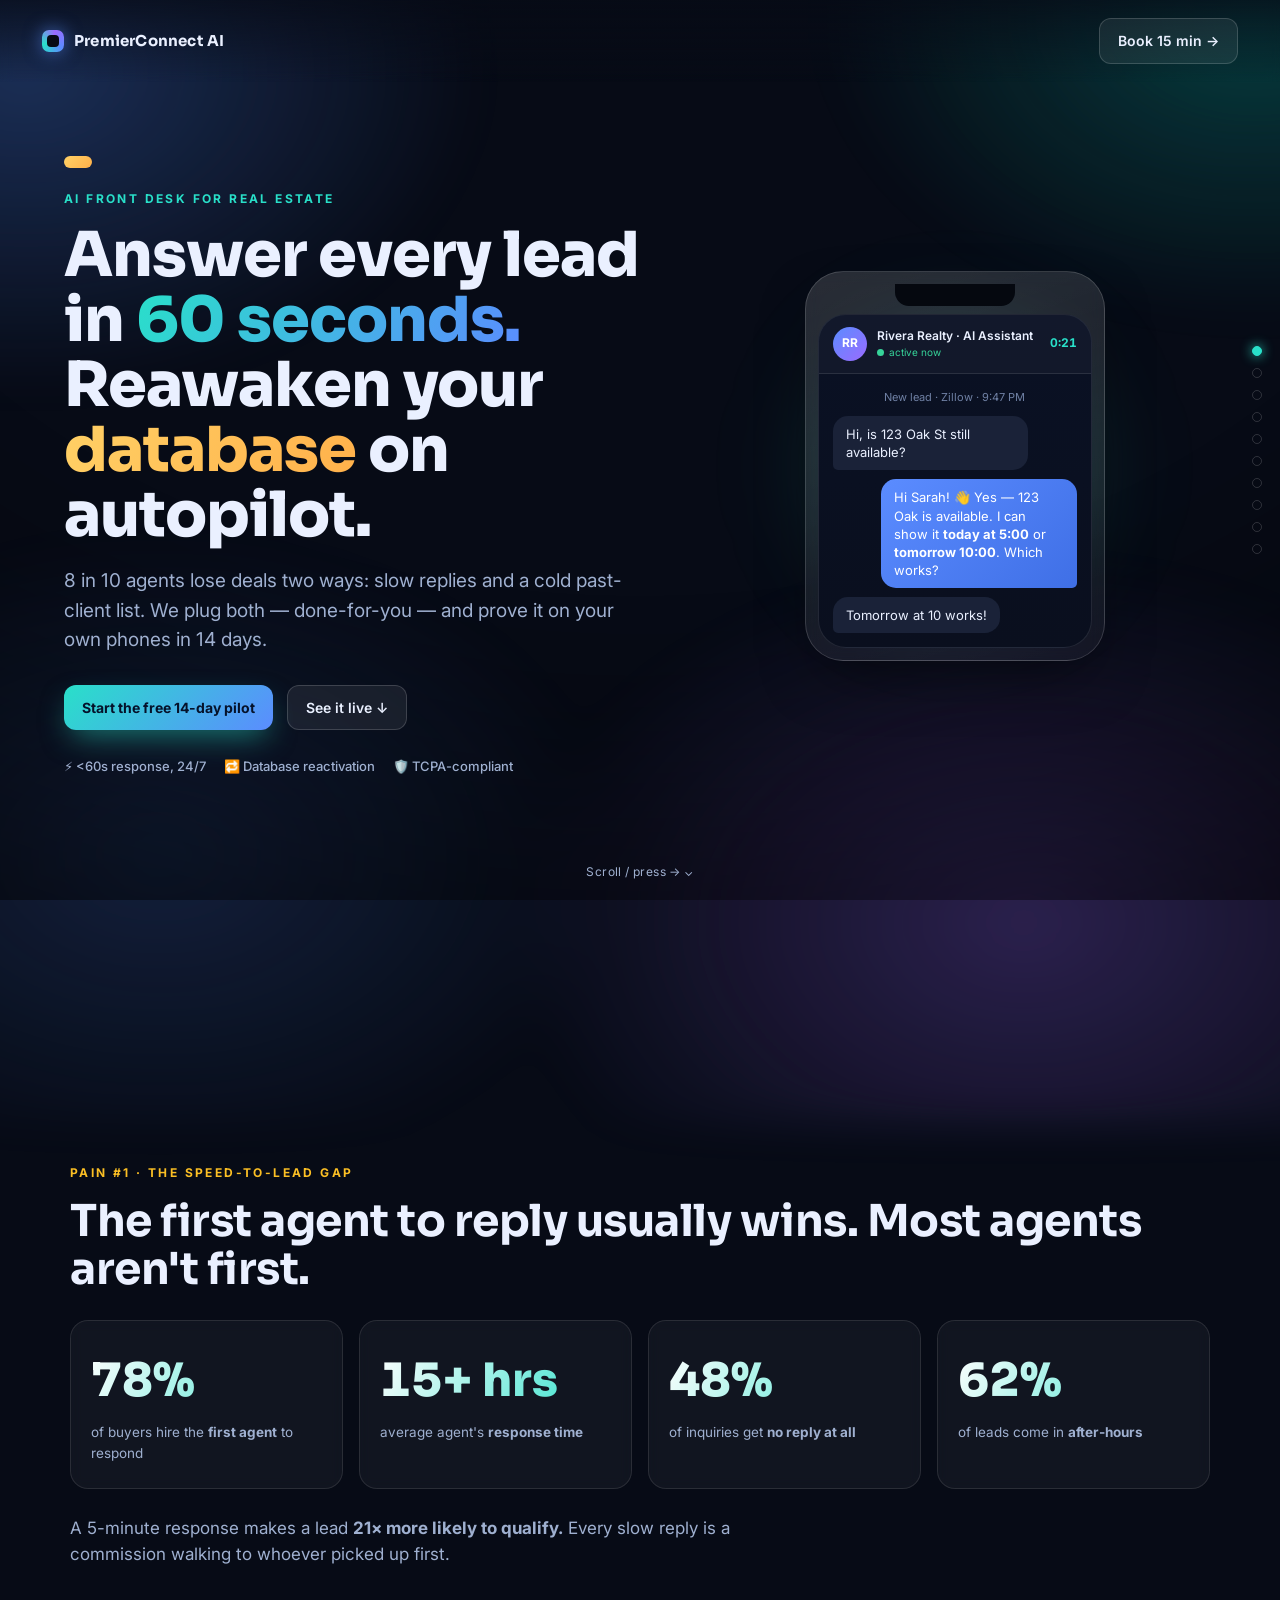
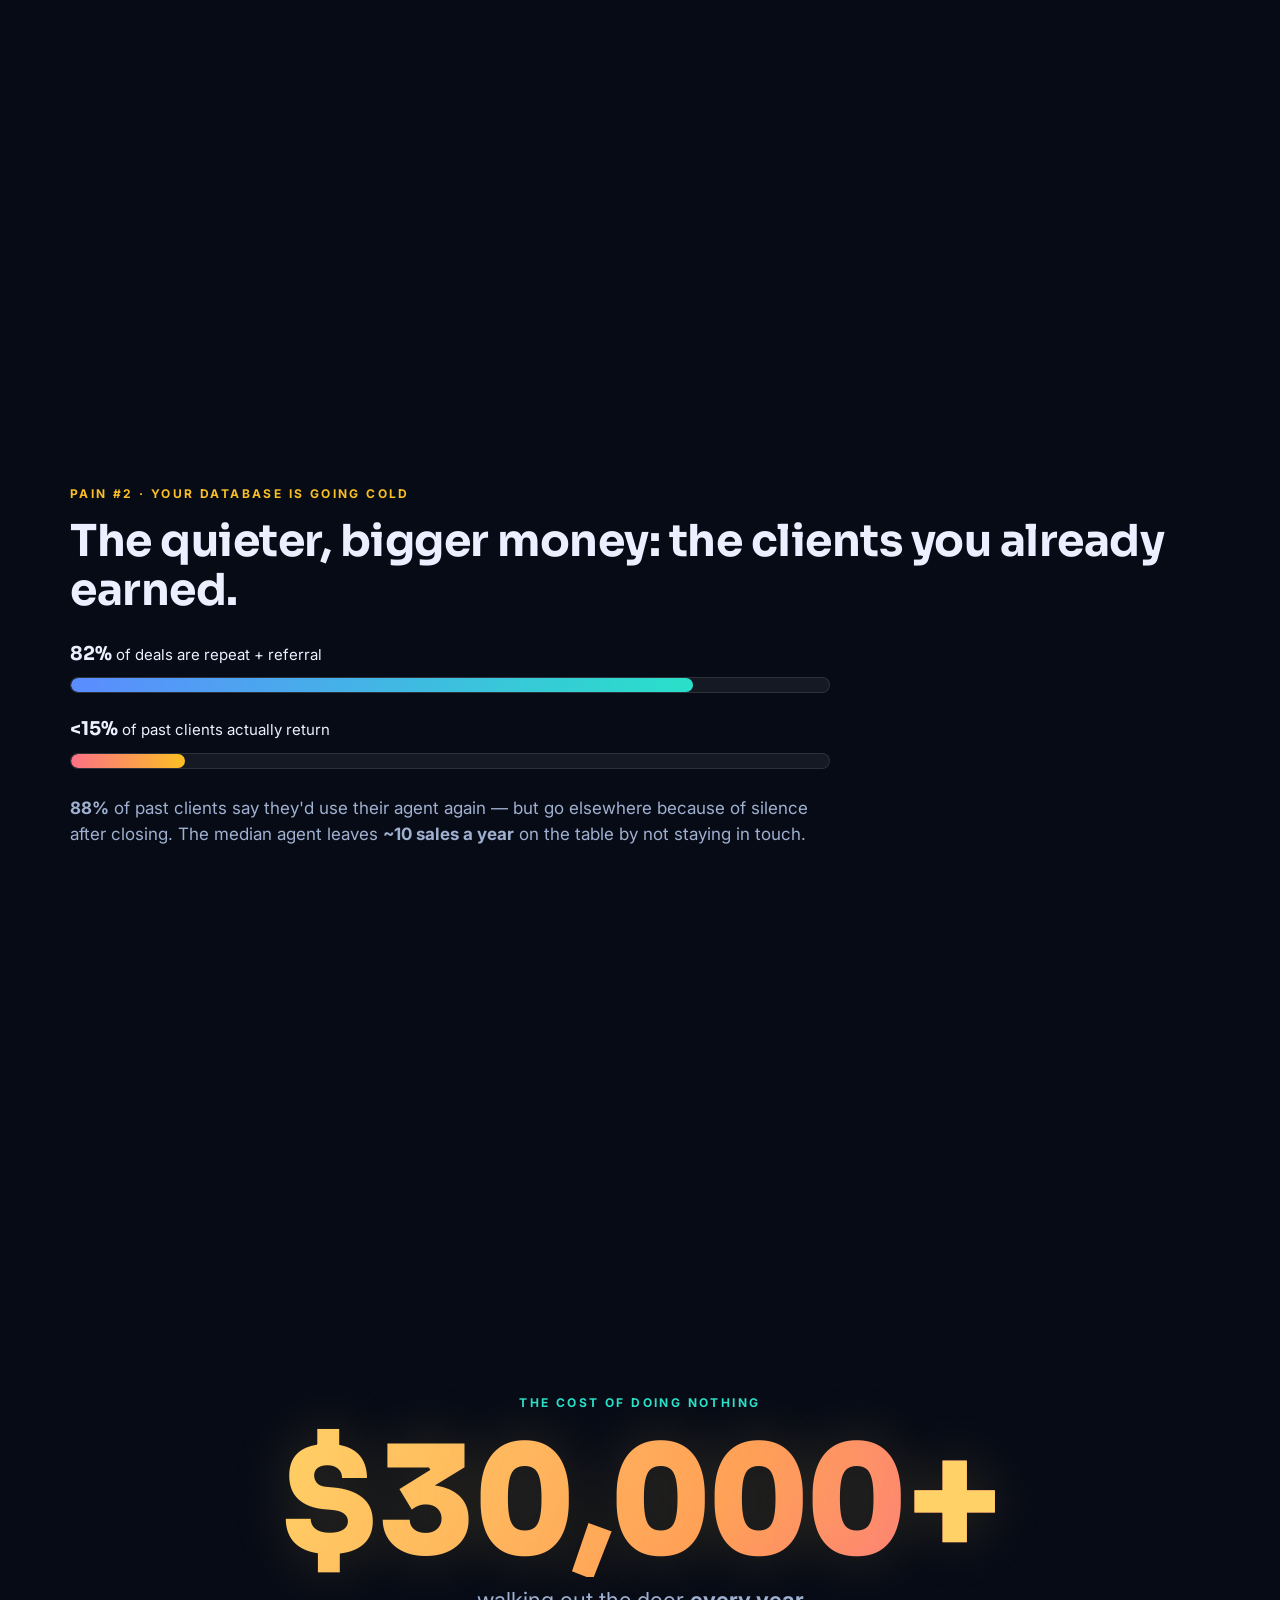
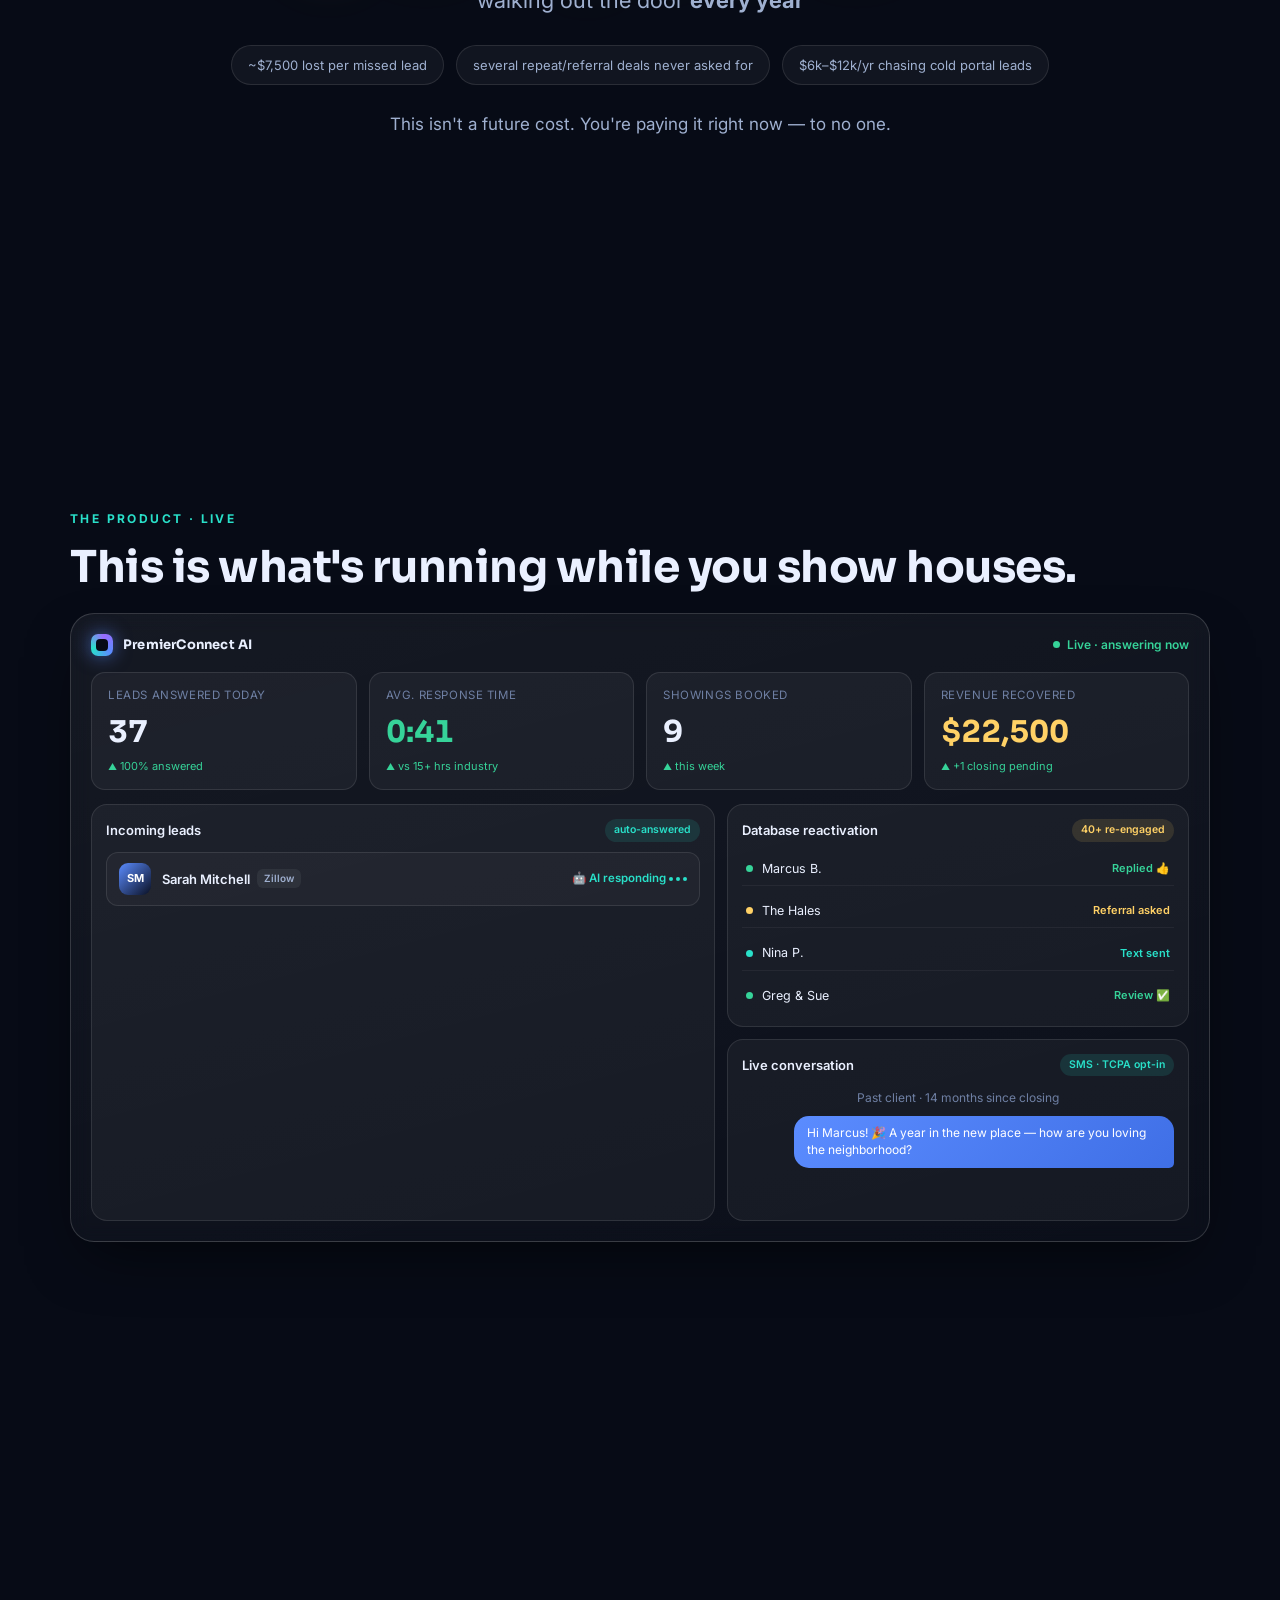
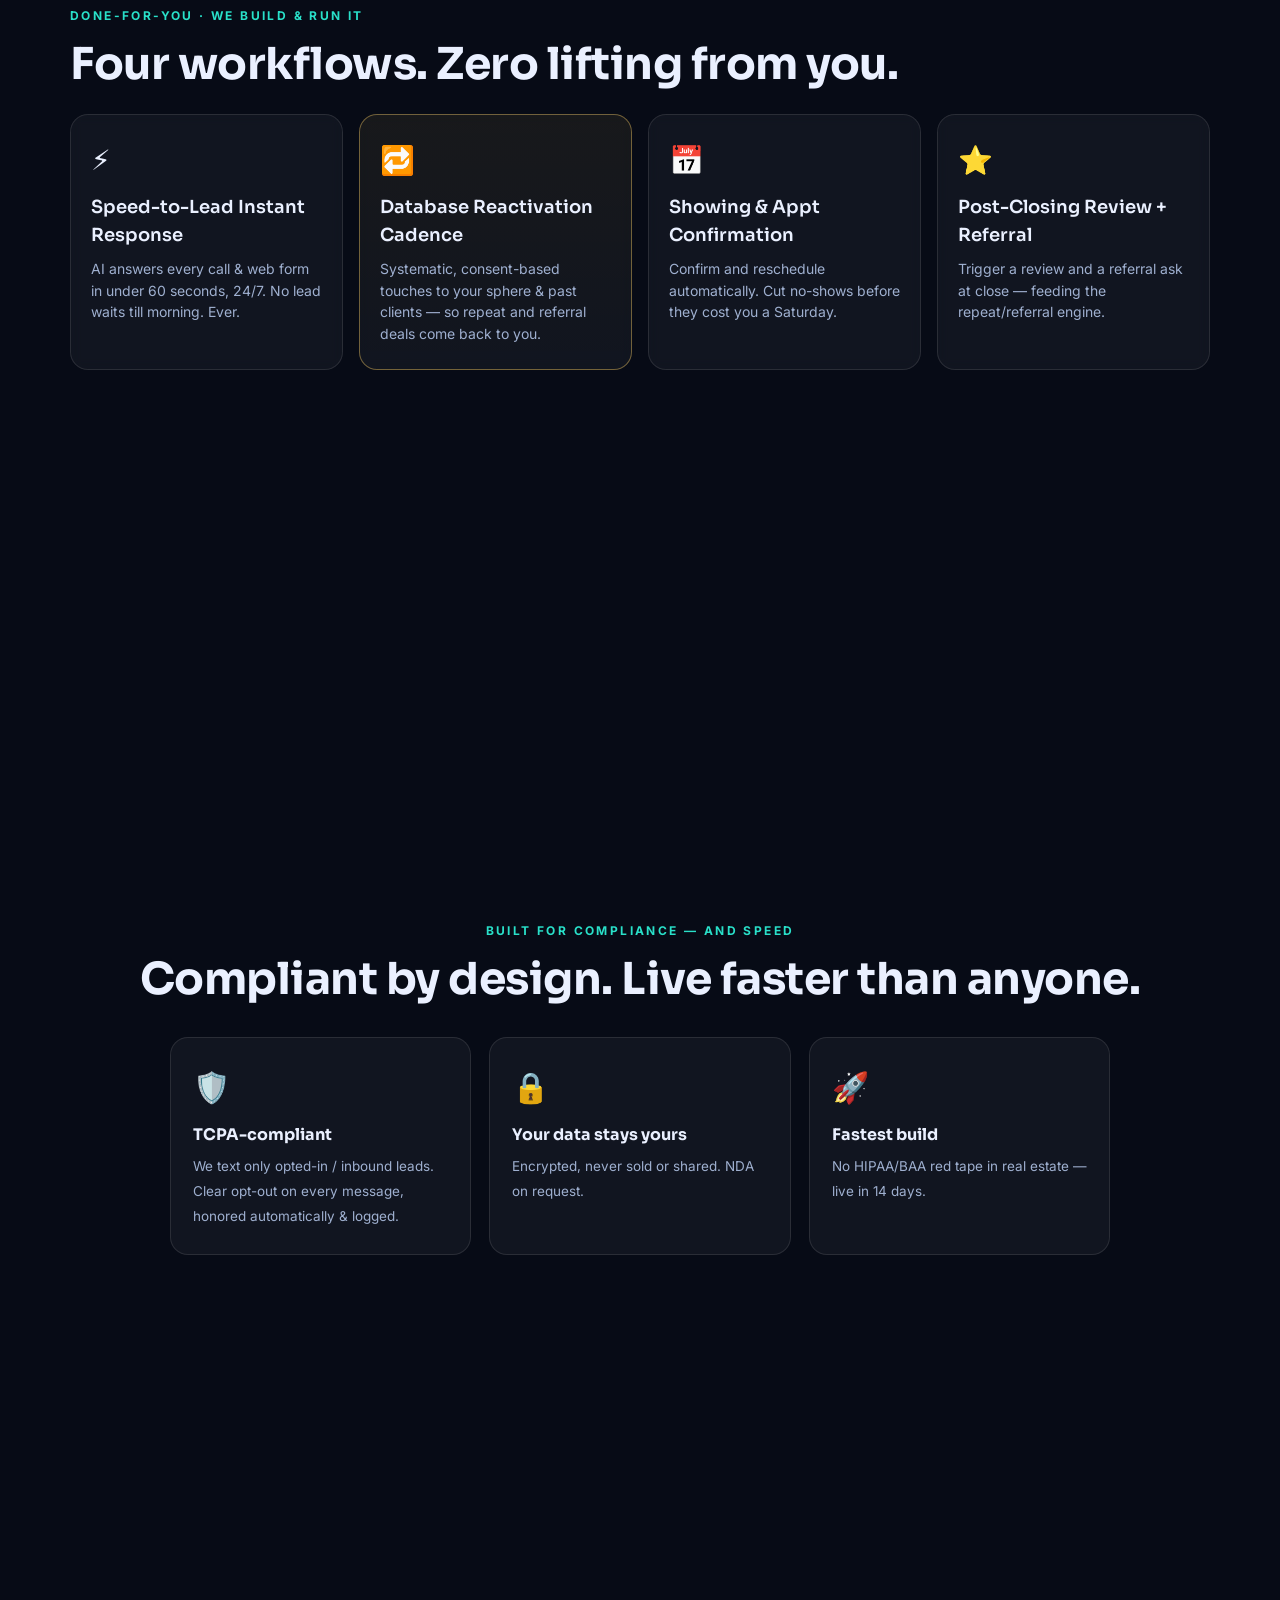
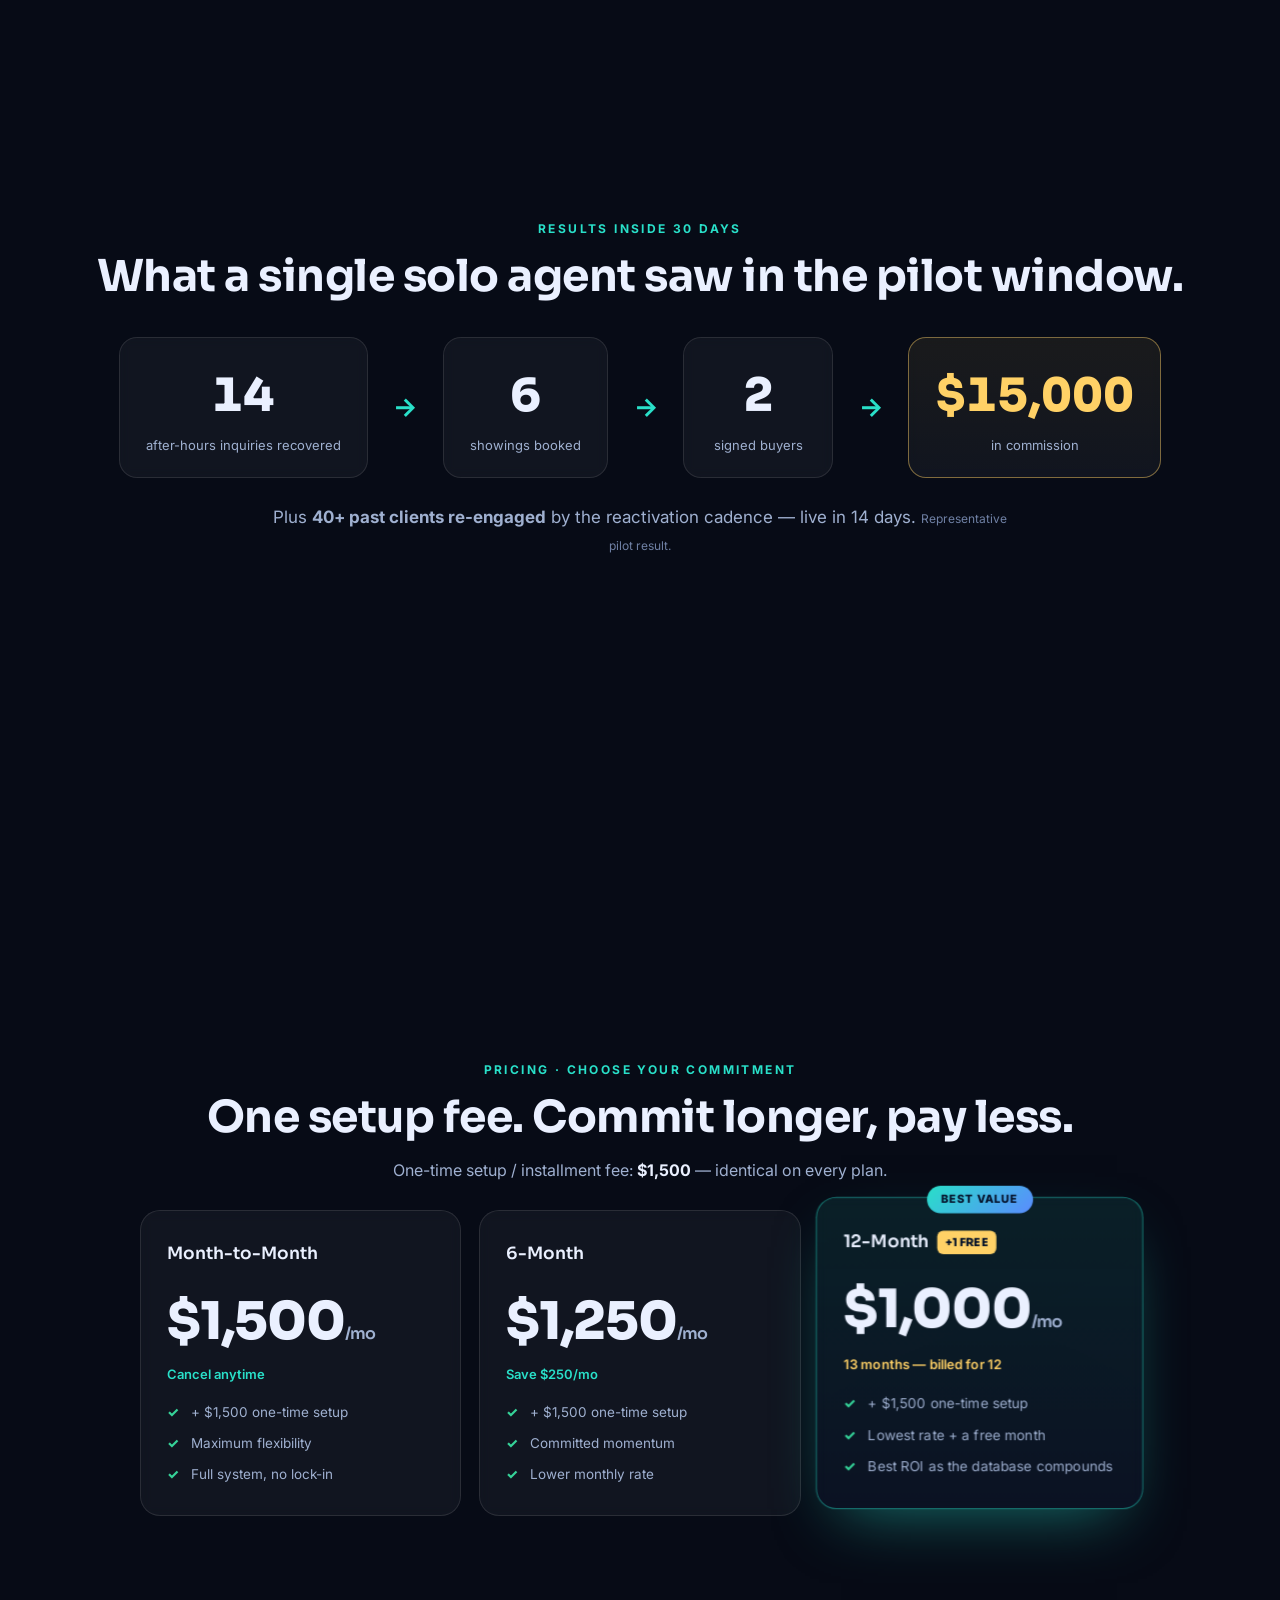
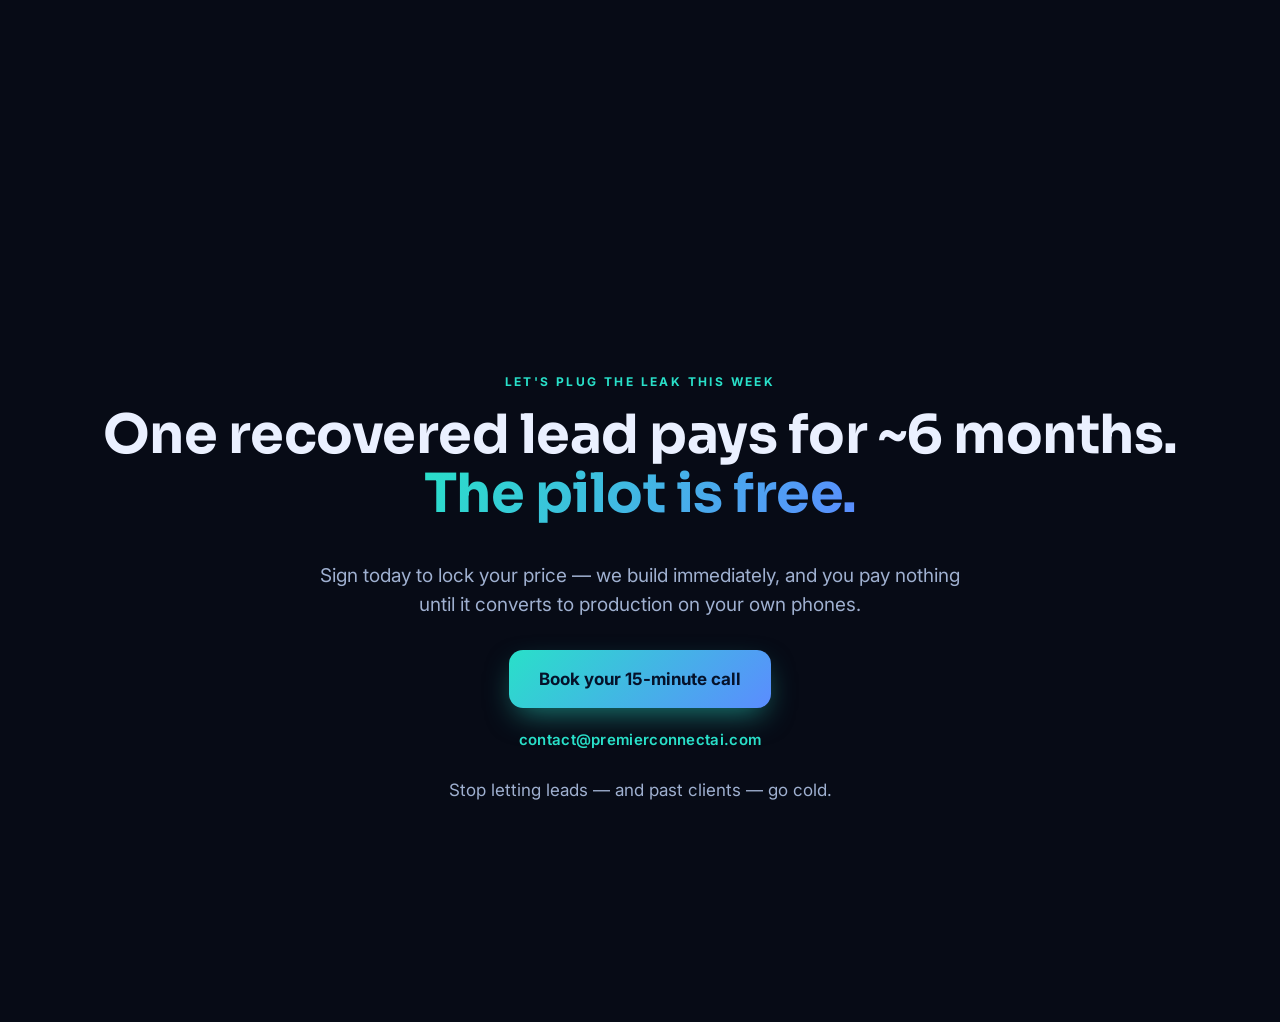
==== commit c6250339: "Make letters convert: tracking QR codes, Pages deploy, demo personalization, follow-up cadence - out" ====
--- a/demo/index.html
+++ b/demo/index.html
@@ -30,6 +30,7 @@
   <section class="slide hero" data-label="Start">
     <div class="hero-grid">
       <div class="hero-copy reveal">
+        <div class="prepared" id="prepared" hidden></div>
         <p class="eyebrow">AI FRONT DESK FOR REAL ESTATE</p>
         <h1>Answer every lead in <span class="grad">60 seconds.</span><br />Reawaken your <span class="grad2">database</span> on autopilot.</h1>
         <p class="lede">8 in 10 agents lose deals two ways: slow replies and a cold past-client list. We plug both — done-for-you — and prove it on your own phones in 14 days.</p>
--- a/demo/styles.css
+++ b/demo/styles.css
@@ -130,6 +130,11 @@
 .wrap{width:min(1140px,100%)}
 .center{text-align:center;display:flex;flex-direction:column;align-items:center}
 
+.prepared{
+  display:inline-block;font-size:12px;font-weight:700;letter-spacing:.4px;color:#05122a;
+  background:linear-gradient(135deg,var(--gold),#ffb04a);padding:6px 14px;border-radius:999px;margin-bottom:16px;
+  box-shadow:0 8px 24px -10px rgba(255,209,102,.7);
+}
 .eyebrow{
   font-size:12px;font-weight:700;letter-spacing:2.4px;color:var(--brand-2);
   margin-bottom:14px;
